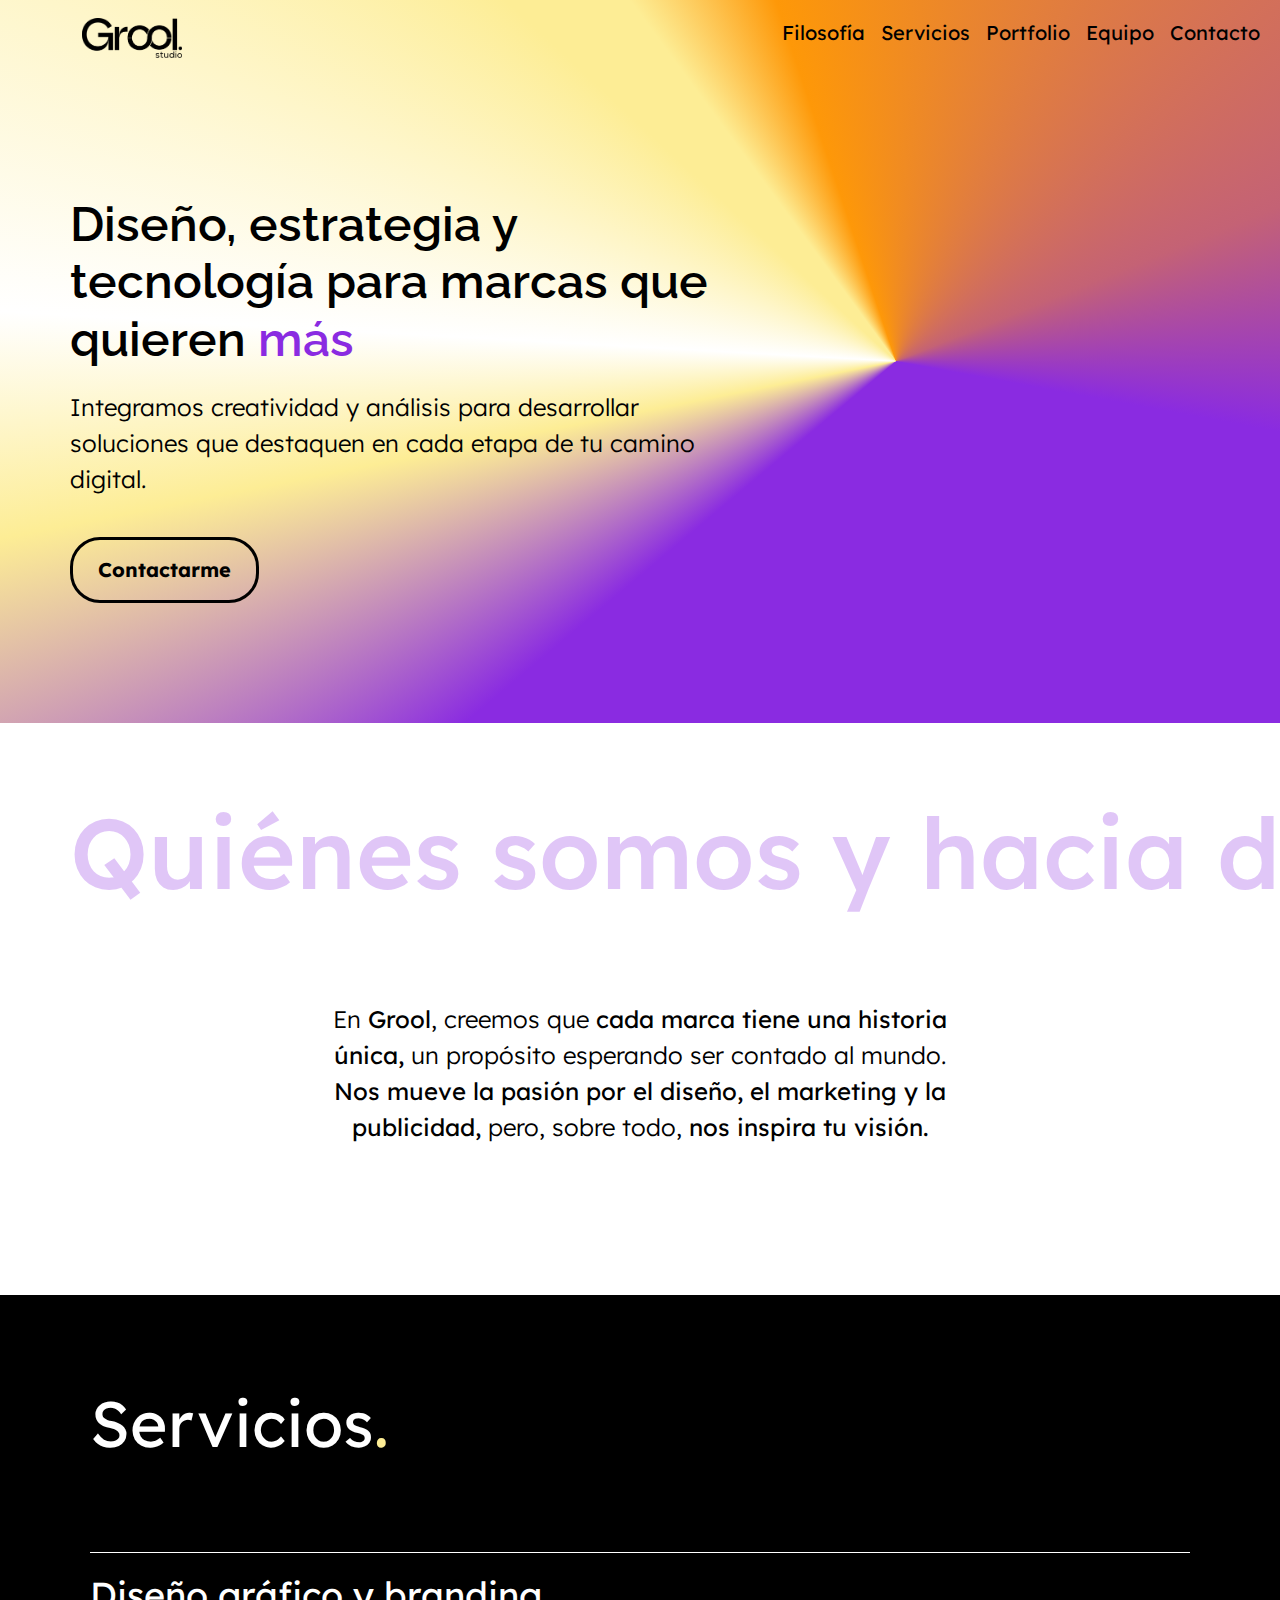
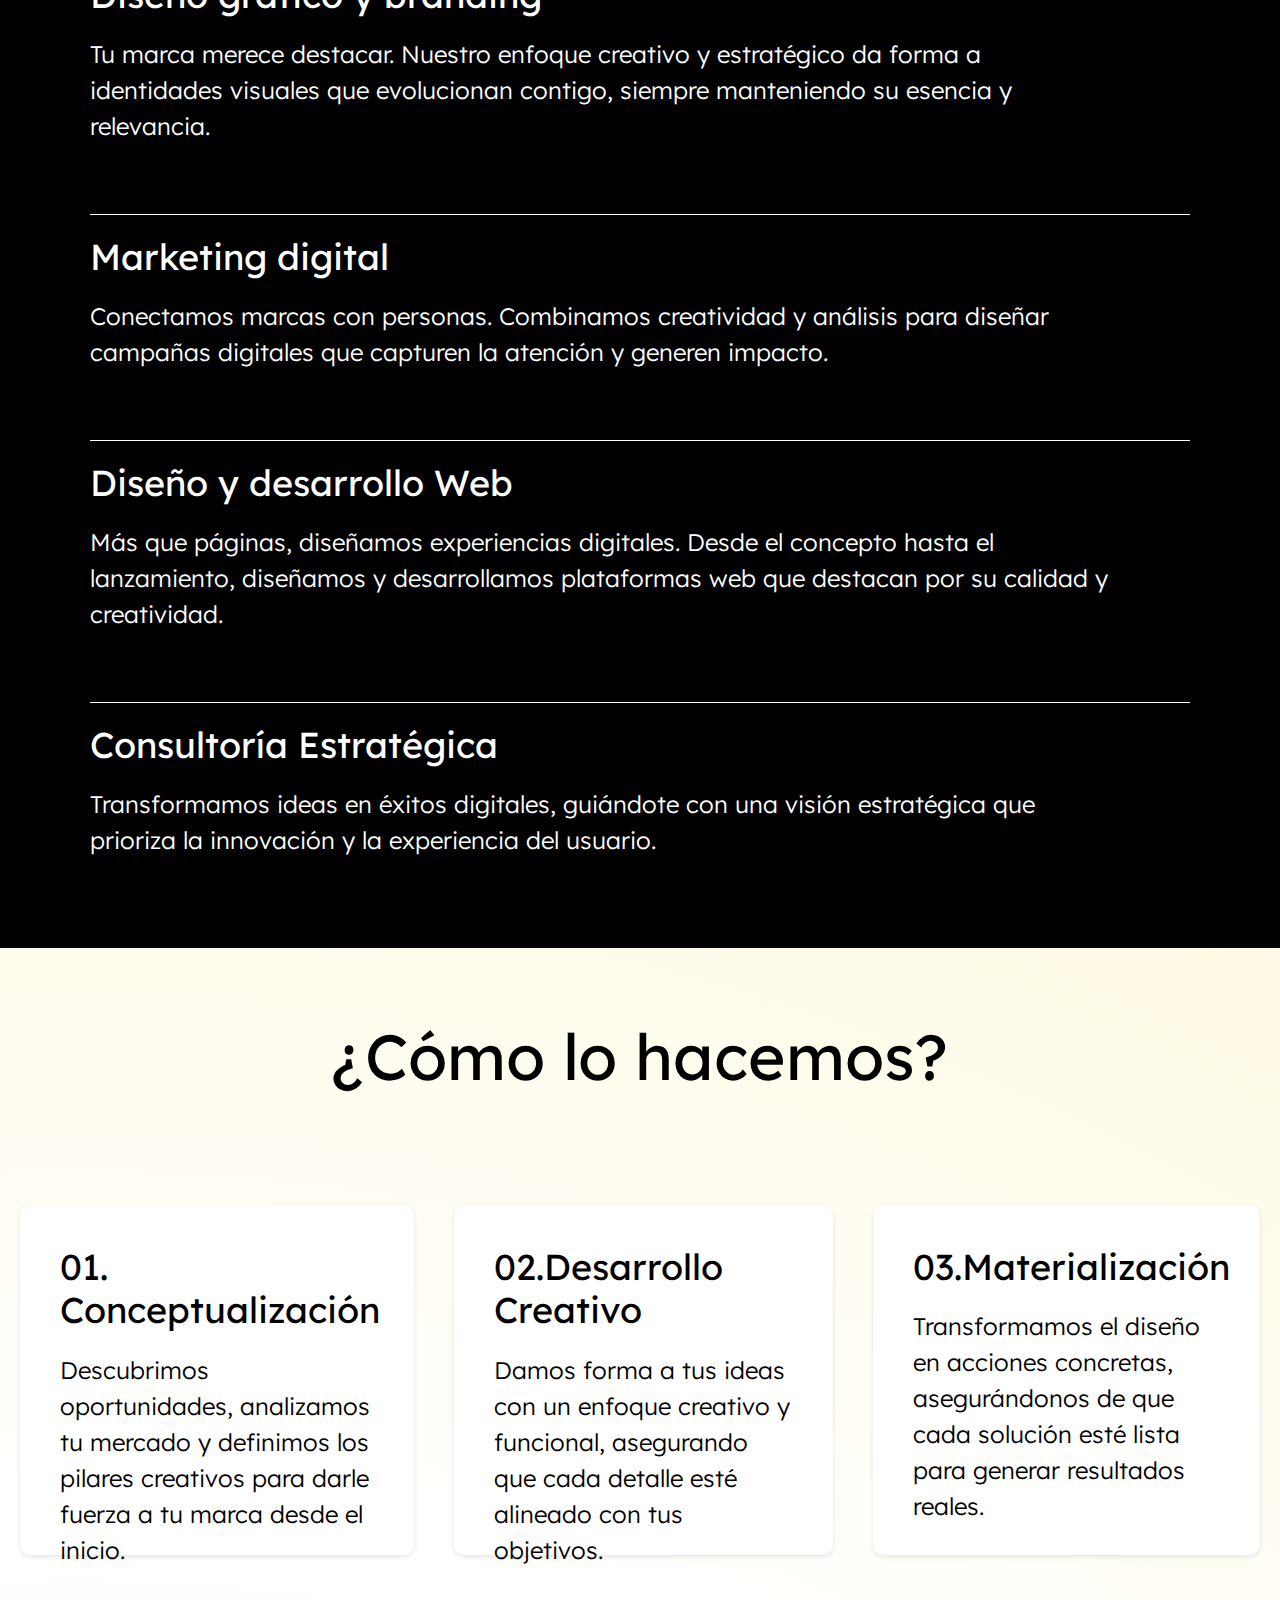
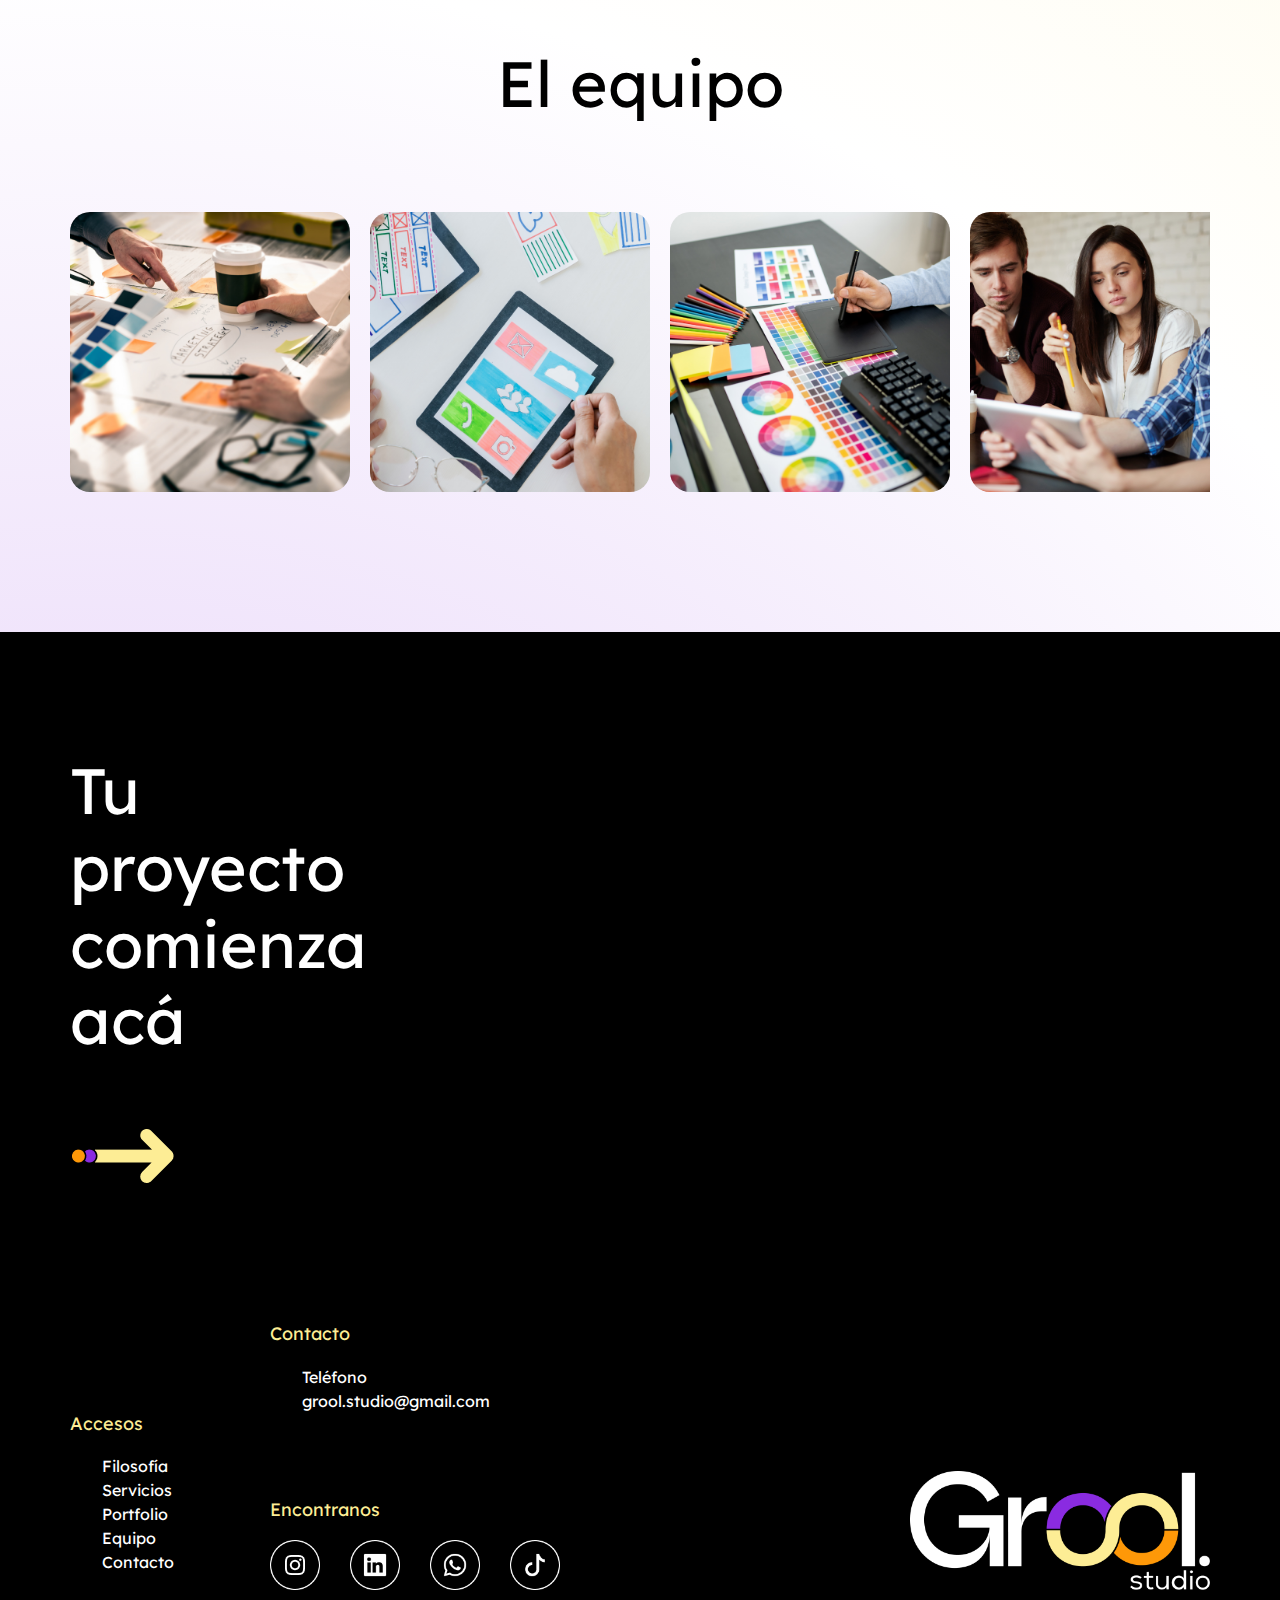
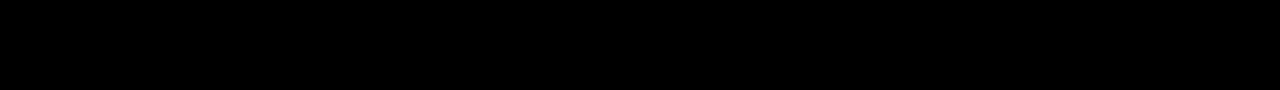
==== index.html @ 40e2a392 "Correccion3" ====
<!DOCTYPE html>
<html lang="es">
<head>
    <meta charset="UTF-8">
    <meta name="viewport" content="width=device-width, initial-scale=1.0">
    <!--bs y ccs propio-->
    <link href="https://cdn.jsdelivr.net/npm/bootstrap@5.3.3/dist/css/bootstrap.min.css" rel="stylesheet" integrity="sha384-QWTKZyjpPEjISv5WaRU9OFeRpok6YctnYmDr5pNlyT2bRjXh0JMhjY6hW+ALEwIH" crossorigin="anonymous">
    <link rel="stylesheet" href="css\style.css">
    <!--fonts-->
    <link rel="preconnect" href="https://fonts.googleapis.com">
    <link rel="preconnect" href="https://fonts.gstatic.com" crossorigin>
    <link href="https://fonts.googleapis.com/css2?family=Raleway:ital,wght@0,100..900;1,100..900&display=swap" rel="stylesheet">
    <link rel="preconnect" href="https://fonts.googleapis.com">
    <link rel="preconnect" href="https://fonts.gstatic.com" crossorigin>
    <link href="https://fonts.googleapis.com/css2?family=Lexend+Deca:wght@100..900&display=swap" rel="stylesheet">
    <title>Grool Studio</title>
</head>
<body>
  <header class="fondo-inicio">
    <!--Encabezado, bara de menú-->
    <nav class="navbar navbar-expand-lg" class="navbarpropio">
      <div class="container-fluid">
          <img src="imagenes/logogrool.png" alt="logo de grool studio">
      <button class="navbar-toggler" type="button" data-bs-toggle="collapse" data-bs-target="#navbarNav" aria-controls="navbarNav" aria-expanded="false" aria-label="Toggle navigation">
      <span class="navbar-toggler-icon"></span>
      </button>
      <div class="collapse navbar-collapse" id="navbarNav">
      <ul class="navbar-nav ms-auto">
          <li class="nav-item">
              <a class="nav-link text-black text-decoration-none" href="#seccion-filosofia">Filosofía</a>
          </li>
          <li class="nav-item">
          <a class="nav-link text-black text-decoration-none" href="/paginas/servicios.html">Servicios</a>
          </li>
          <li class="nav-item">
              <a class="nav-link text-black text-decoration-none" href="/paginas/portfolio.html">Portfolio</a>
          </li>
          <li class="nav-item">
            <a class="nav-link text-black text-decoration-none" href="/paginas/equipo.html">Equipo</a>
          </li>
          <li class="nav-item">
              <a class="nav-link text-black text-decoration-none" href="#seccion-final">Contacto</a>
          </li>
          </ul>
      </div>
      </div>
    </nav>
      <!--Sección principal-->
    <section>
      <h1>Diseño, estrategia y tecnología para marcas que quieren <span>más</span></h1>
      <p class="texto-inicio">Integramos creatividad y análisis para desarrollar soluciones que destaquen en cada etapa de tu camino digital.</p>
      <a href="#seccion-final" class="cta-button">Contactarme</a>
    </section>
  </header>
  <main>
  <!--Quienes somos-->
  <section id="seccion-filosofia">
    <h2 class="titulo-quienes-somos">Quiénes somos y hacia dónde vamos.</h2>
    <p class="descripcion-grool">En <strong>Grool</strong>, creemos que <strong>cada marca tiene una historia única,</strong> un propósito esperando ser contado al mundo. <strong>Nos mueve la pasión por el diseño, el marketing y la publicidad,</strong> pero, sobre todo, <strong>nos inspira tu visión.</strong></p>
  </section>
  <!--Servicios-->
  <section id="seccion-servicios">
    <h2 class="letra-blanca">Servicios<span>.</span></h2>
    <div>
      <h3 class="letra-blanca">Diseño gráfico y branding</h3>
      <p class="letra-blanca">Tu marca merece destacar. Nuestro enfoque creativo y estratégico da forma a identidades visuales que evolucionan contigo, siempre manteniendo su esencia y relevancia.</p>
    </div>
    <div>
      <h3 class="letra-blanca">Marketing digital</h3>
      <p class="letra-blanca">Conectamos marcas con personas. Combinamos creatividad y análisis para diseñar campañas digitales que capturen la atención y generen impacto.</p>
    </div>
    <div>
      <h3 class="letra-blanca">Diseño y desarrollo Web</h3>
      <p class="letra-blanca">Más que páginas, diseñamos experiencias digitales. Desde el concepto hasta el lanzamiento, diseñamos y desarrollamos plataformas web que destacan por su calidad y creatividad.</p>
    </div>
    <div>
      <h3 class="letra-blanca">Consultoría Estratégica</h3>
      <p class="letra-blanca">Transformamos ideas en éxitos digitales, guiándote con una visión estratégica que prioriza la innovación y la experiencia del usuario.</p>
    </div>
  </section>
  <section class="fondo-info">
    <!--Cómo lo hacemos?-->
    <section id="seccion-como">
      <h2 class="centrado">¿Cómo lo hacemos?</h2>
      <div  class="pasos">
        <div class="pasos-detalle">
          <h3>01. Conceptualización</h3>
          <p>Descubrimos oportunidades, analizamos tu mercado y definimos los pilares creativos para darle fuerza a tu marca desde el inicio.</p>
        </div>
        <div class="pasos-detalle">
          <h3>02.Desarrollo Creativo</h3>
          <p>Damos forma a tus ideas con un enfoque creativo y funcional, asegurando que cada detalle esté alineado con tus objetivos.</p>
        </div>
        <div class="pasos-detalle">
          <h3>03.Materialización</h3>
          <p>Transformamos el diseño en acciones concretas, asegurándonos de que cada solución esté lista para generar resultados reales.</p>
        </div>
      </div>
    </section>
    <!--El equipo-->
    <section id="seccion-equipo">
      <h2 class="centrado">El equipo</h2>
      <div  class="organizacion-equipo">
        <img src="/imagenes/imagenequipo-1.png" alt="imagen del equipo de grool">
        <img src="/imagenes/imagenequipo-2.png" alt="imagen del equipo de grool">
        <img src="/imagenes/imagenequipo-3.png" alt="imagen del equipo de grool">
        <img src="/imagenes/imagenequipo-4.png" alt="imagen del equipo de grool">
        <img src="/imagenes/imagenequipo-5.png" alt="imagen del equipo de grool">
      </div>
    </section>
  </section>
  <!--secciónn final (formulario + footer)-->
  <section id="seccion-final">
    <div>
      <h2  class="titulo-formulario">Tu proyecto comienza acá</h2>
      <img class="flecha" src="/imagenes/flechaformulario.png" alt="flecha">
    </div>
  </main>
    <!--formulario de contacto
    <div . class="formulario-completo">
      <form action="submite" method="post">
        <label for="nombre">Tu Nombre</label>
        <input class="formulario" textarea name="nombre" id="nombre"></textarea>
        <label for="email">E-mail</label>
        <input class="formulario" type="email" name="email" id="email">
        <label for="asunto">Asunto</label>
        <input class="formulario" type="text" name="asunto" id="asunto">
        <label for="consulta">Detallanos tu consulta</label>
        <textarea class="formulario-consulta" name="consulta" id="consulta"></textarea>
        <input class="cta-button" type="button" value="Contactarme">
      </form>
    </div>-->
    <!--pie de página-->
  <footer>
    <div class="enlaces-footer">
    <div class="footer-columna">
      <h2>Accesos</h2>
      <ul>
        <li><a href="#seccion-filosofia">Filosofía</a></li>
        <li><a href="/paginas/servicios.html">Servicios</a></li>
        <li><a href="/paginas/portfolio.html">Portfolio</a></li>
        <li><a href="/paginas/equipo.html">Equipo</a></li>
        <li><a href="#seccion-final">Contacto</a></li>
          </ul>
        </div>
          <div class="footer-columna">
            <div>
              <h2>Contacto</h2>
              <ul>
                <li><a href="">Teléfono</a></li>
                <li><a href="">grool.studio@gmail.com</a></li>
              </ul>
            </div>
            <div>
              <h2>Encontranos</h2>
              <ul class="redes-sociales">
                <li><a href="https://www.instagram.com/grool.studio" target="_blank">
                  <img src="/imagenes/icono-instagram.png" alt="instagram" class="iconos-redes">
                  </a></li>
                <li><a href="https://www.linkedin.com/company/groolstudio" target="_blank">
                  <img src="/imagenes/icono-linkedin.png" alt="linkedIn" class="iconos-redes">
                  </a></li>
                <li><a href="https://wa.me/1569381150" target="_blank">
                  <img src="/imagenes/icono-whatsapp.png" alt="whatsapp" class="iconos-redes">
                  </a></li>
                <li><a href="https://www.tiktok.com" target="_blank">
                  <img src="/imagenes/icono-tiktok.png" alt="tiktok" class="iconos-redes">
                </a></li>
              </ul>
              </div>
          </div>
          </div>
        <div>
          <img src="/imagenes/logoblanco.png" alt="logoblanco de grool" class="logo-blanco">
        </div>
      </div>
    </footer>
    <script src="https://cdn.jsdelivr.net/npm/bootstrap@5.3.3/dist/js/bootstrap.bundle.min.js" integrity="sha384-YvpcrYf0tY3lHB60NNkmXc5s9fDVZLESaAA55NDzOxhy9GkcIdslK1eN7N6jIeHz" crossorigin="anonymous"></script>
</section>
</body> 
</html>
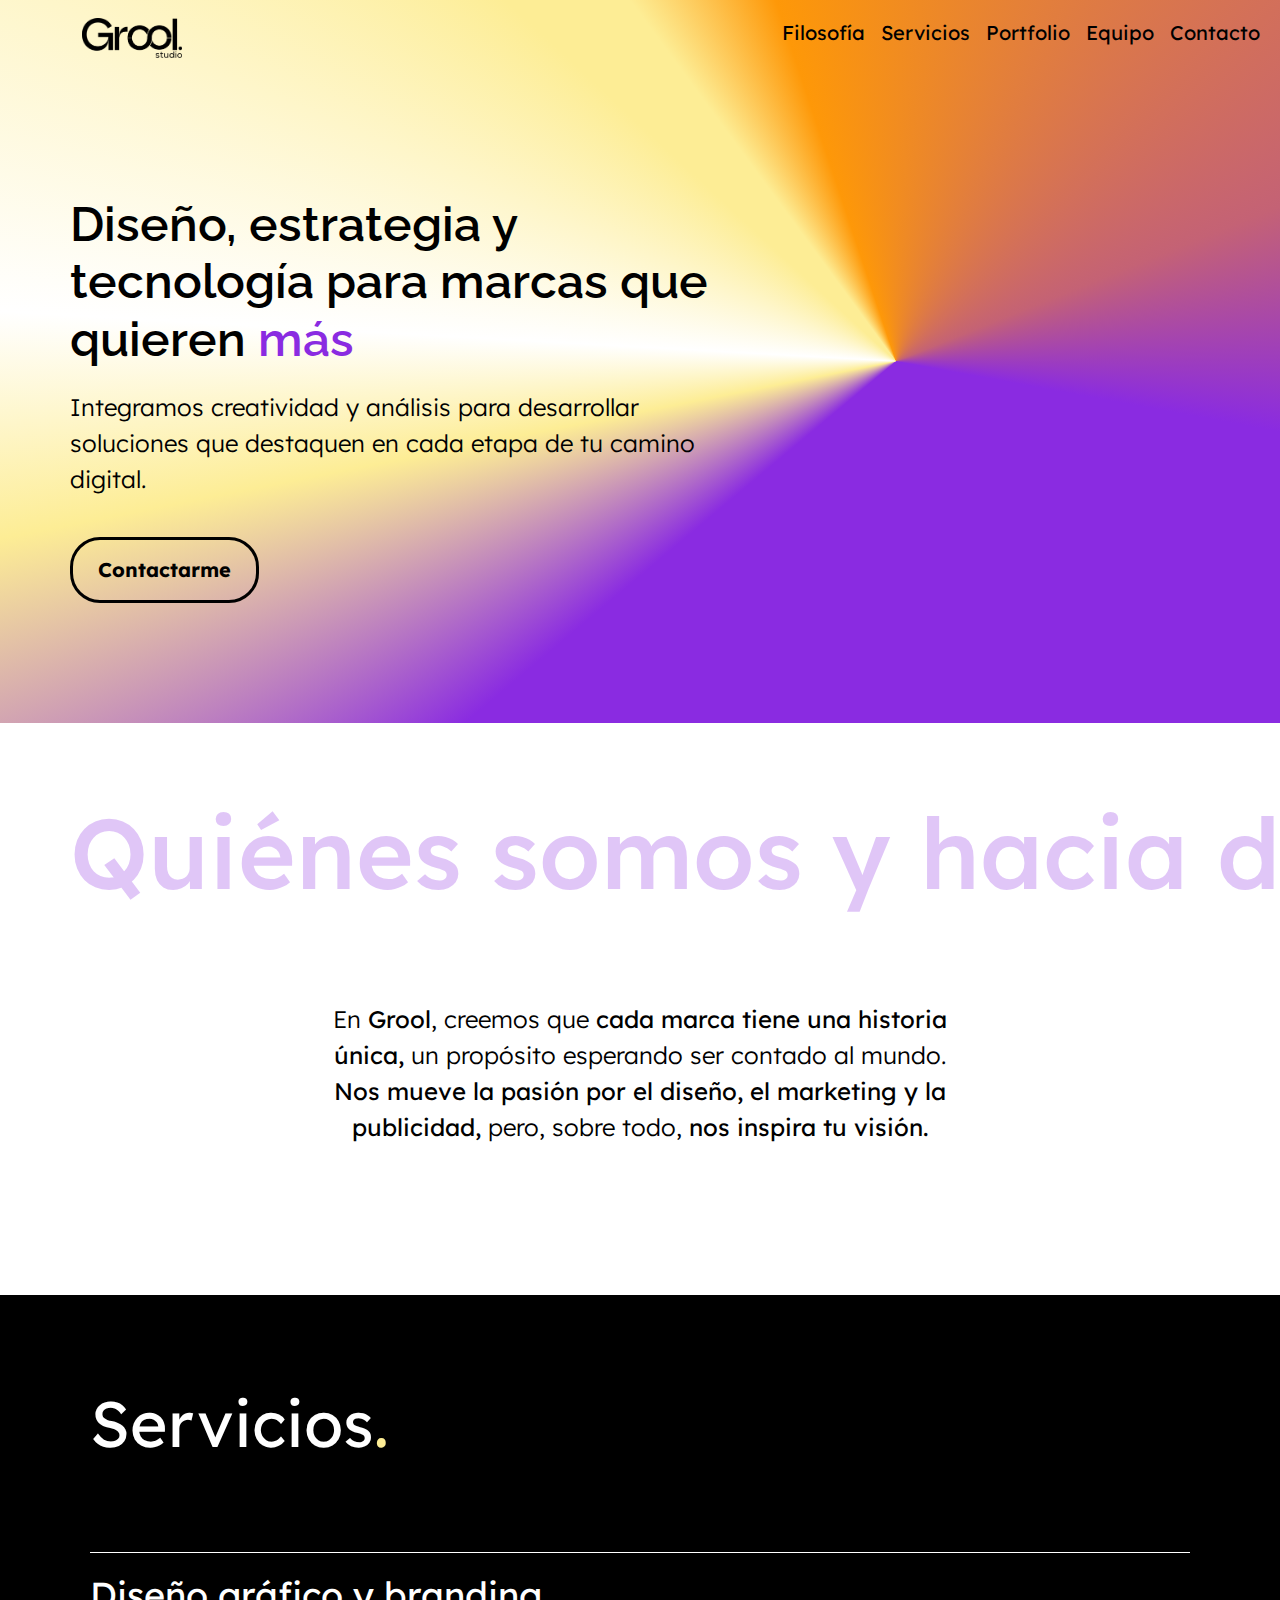
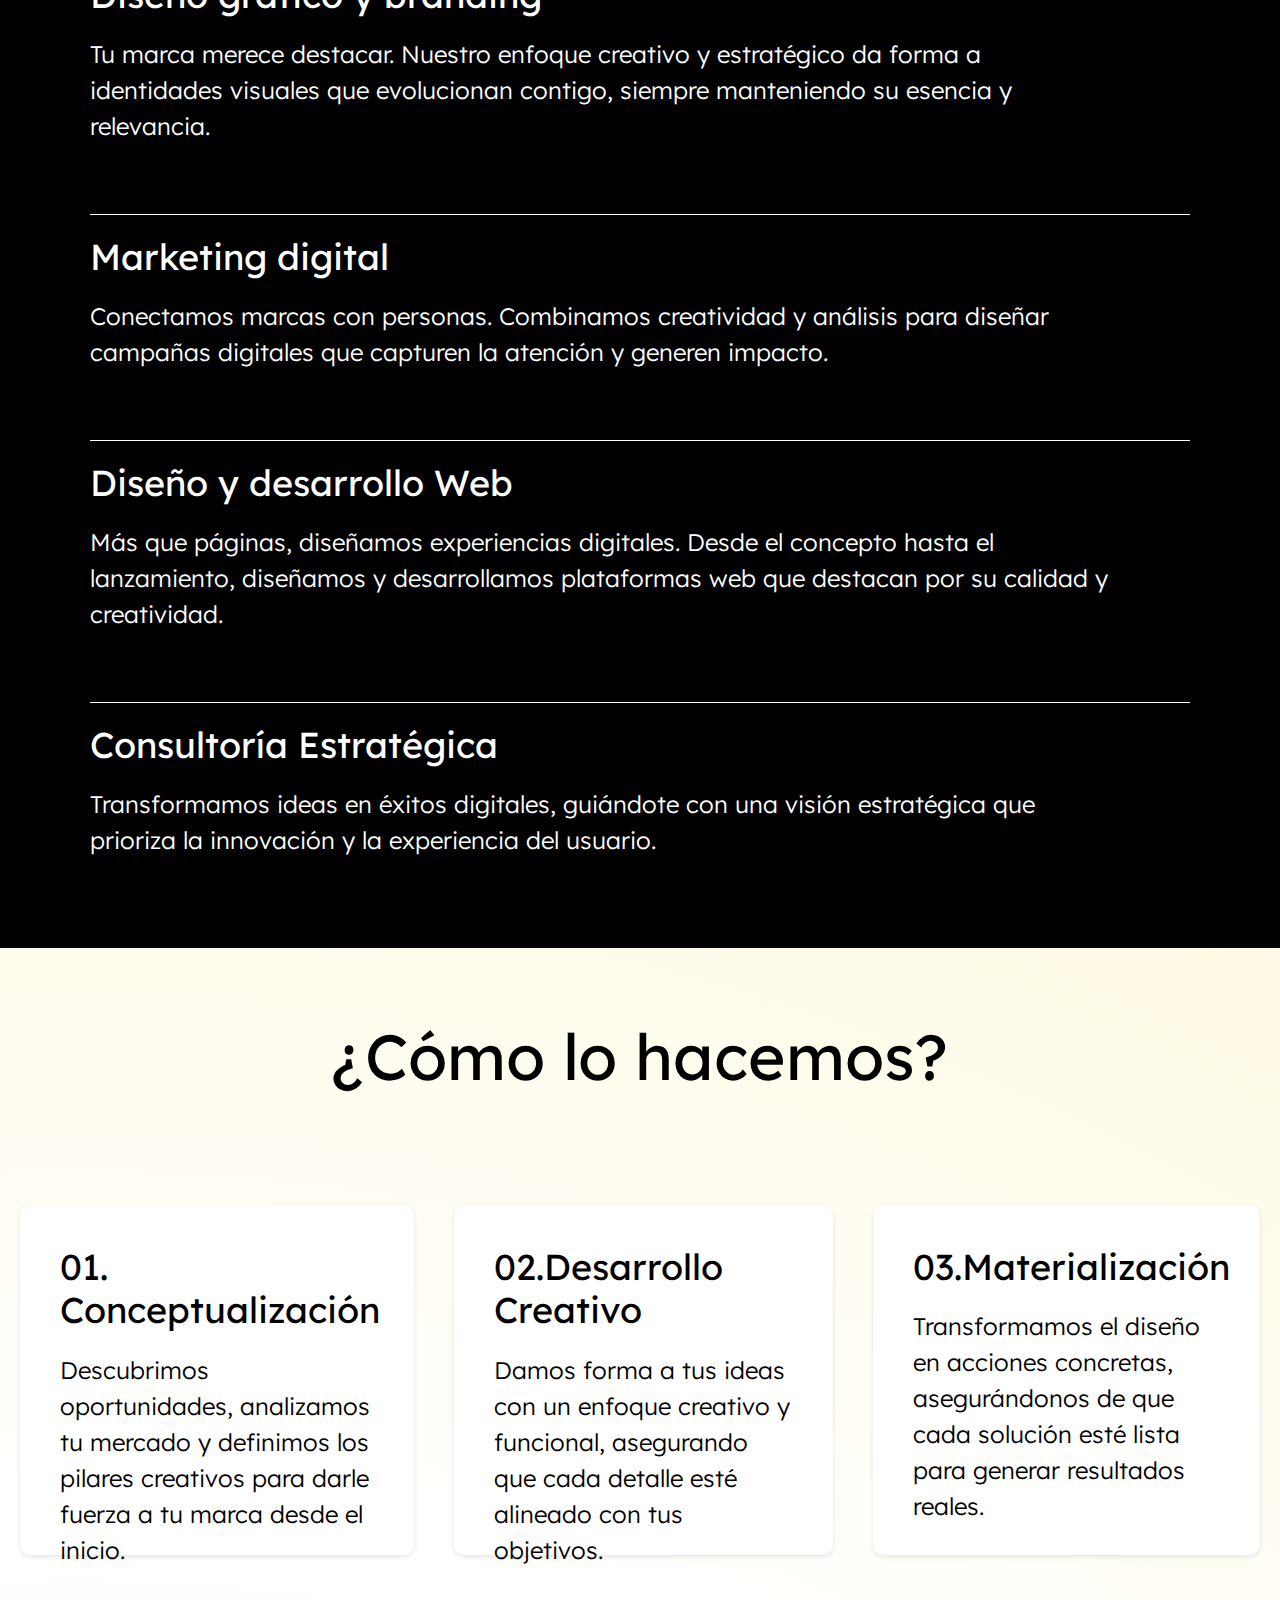
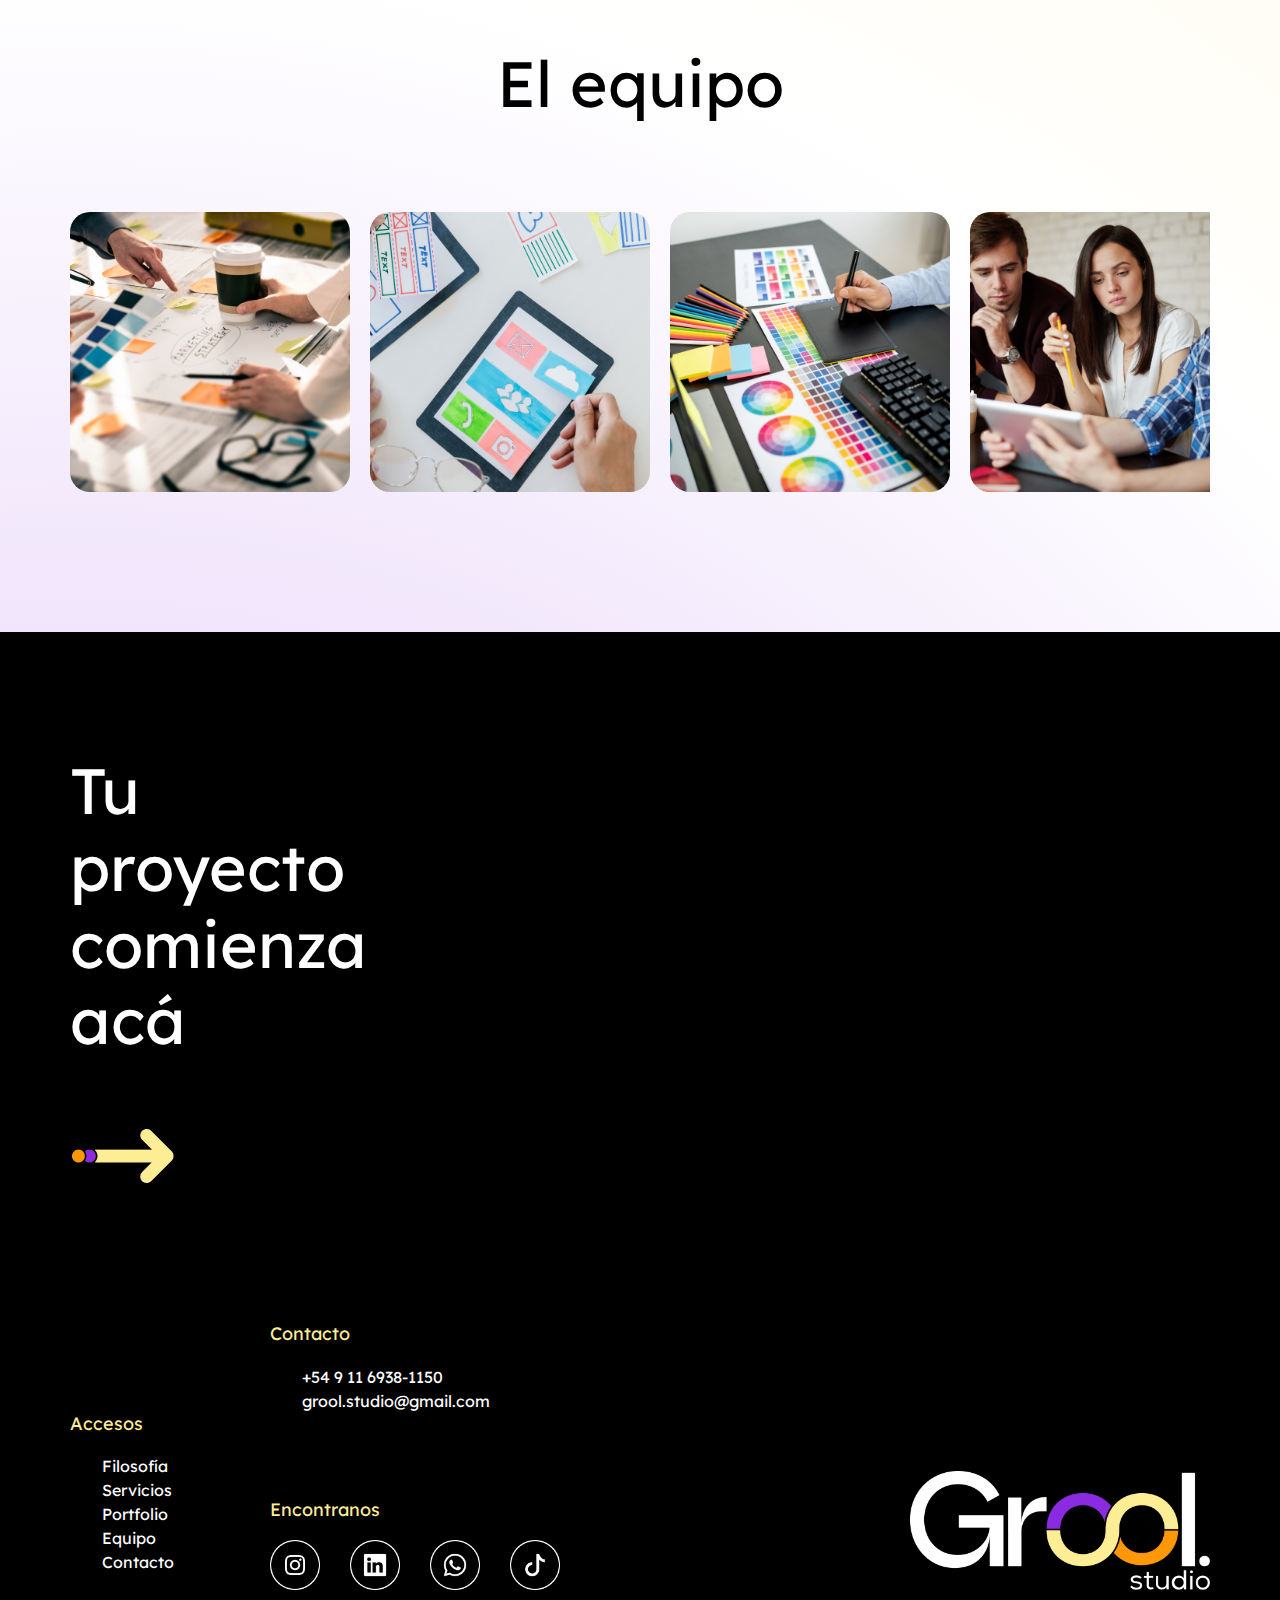
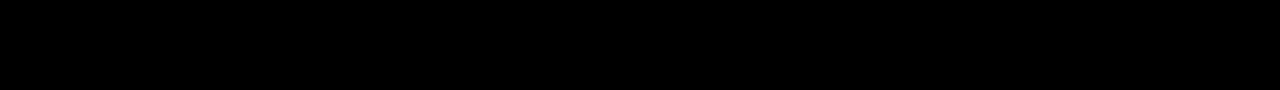
==== commit 608202f9: "Correccion4" ====
--- a/index.html
+++ b/index.html
@@ -147,7 +147,7 @@
             <div>
               <h2>Contacto</h2>
               <ul>
-                <li><a href="">Teléfono</a></li>
+                <li><a href="">+54 9 11 6938-1150</a></li>
                 <li><a href="">grool.studio@gmail.com</a></li>
               </ul>
             </div>
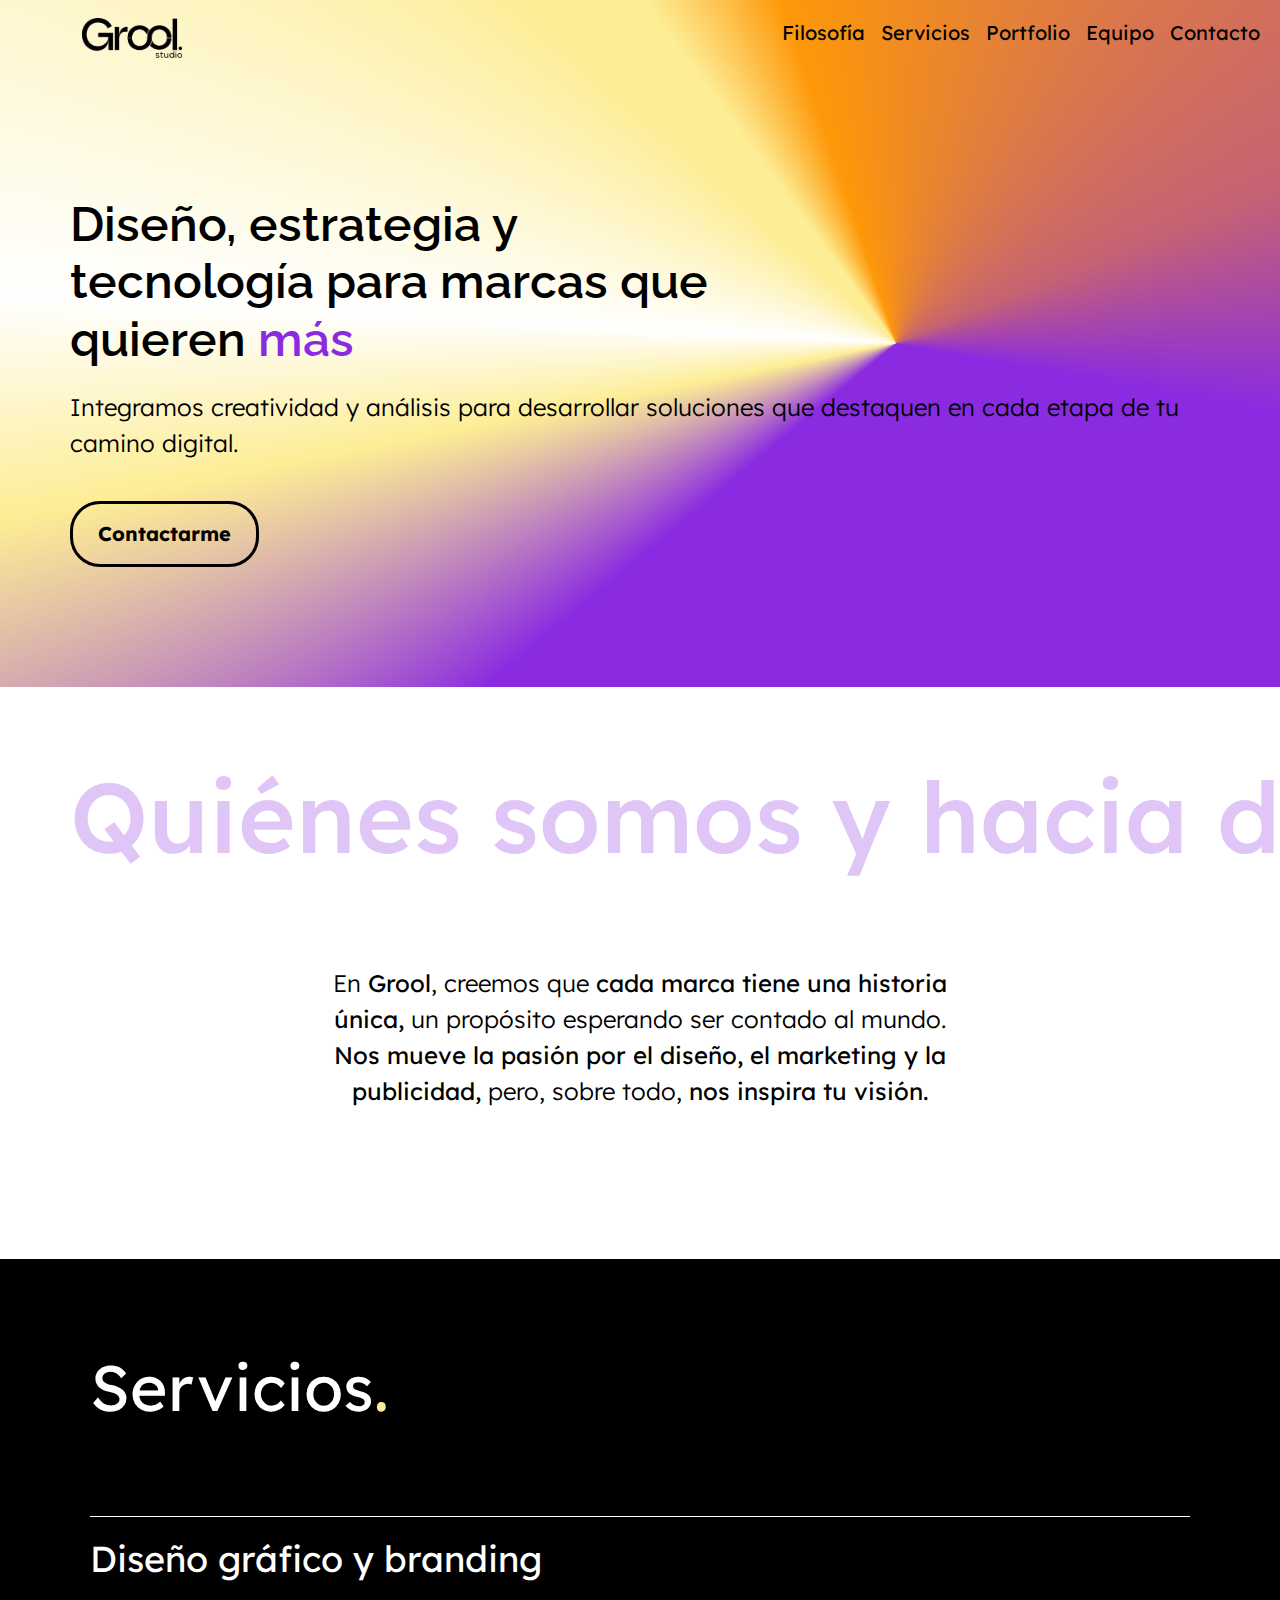
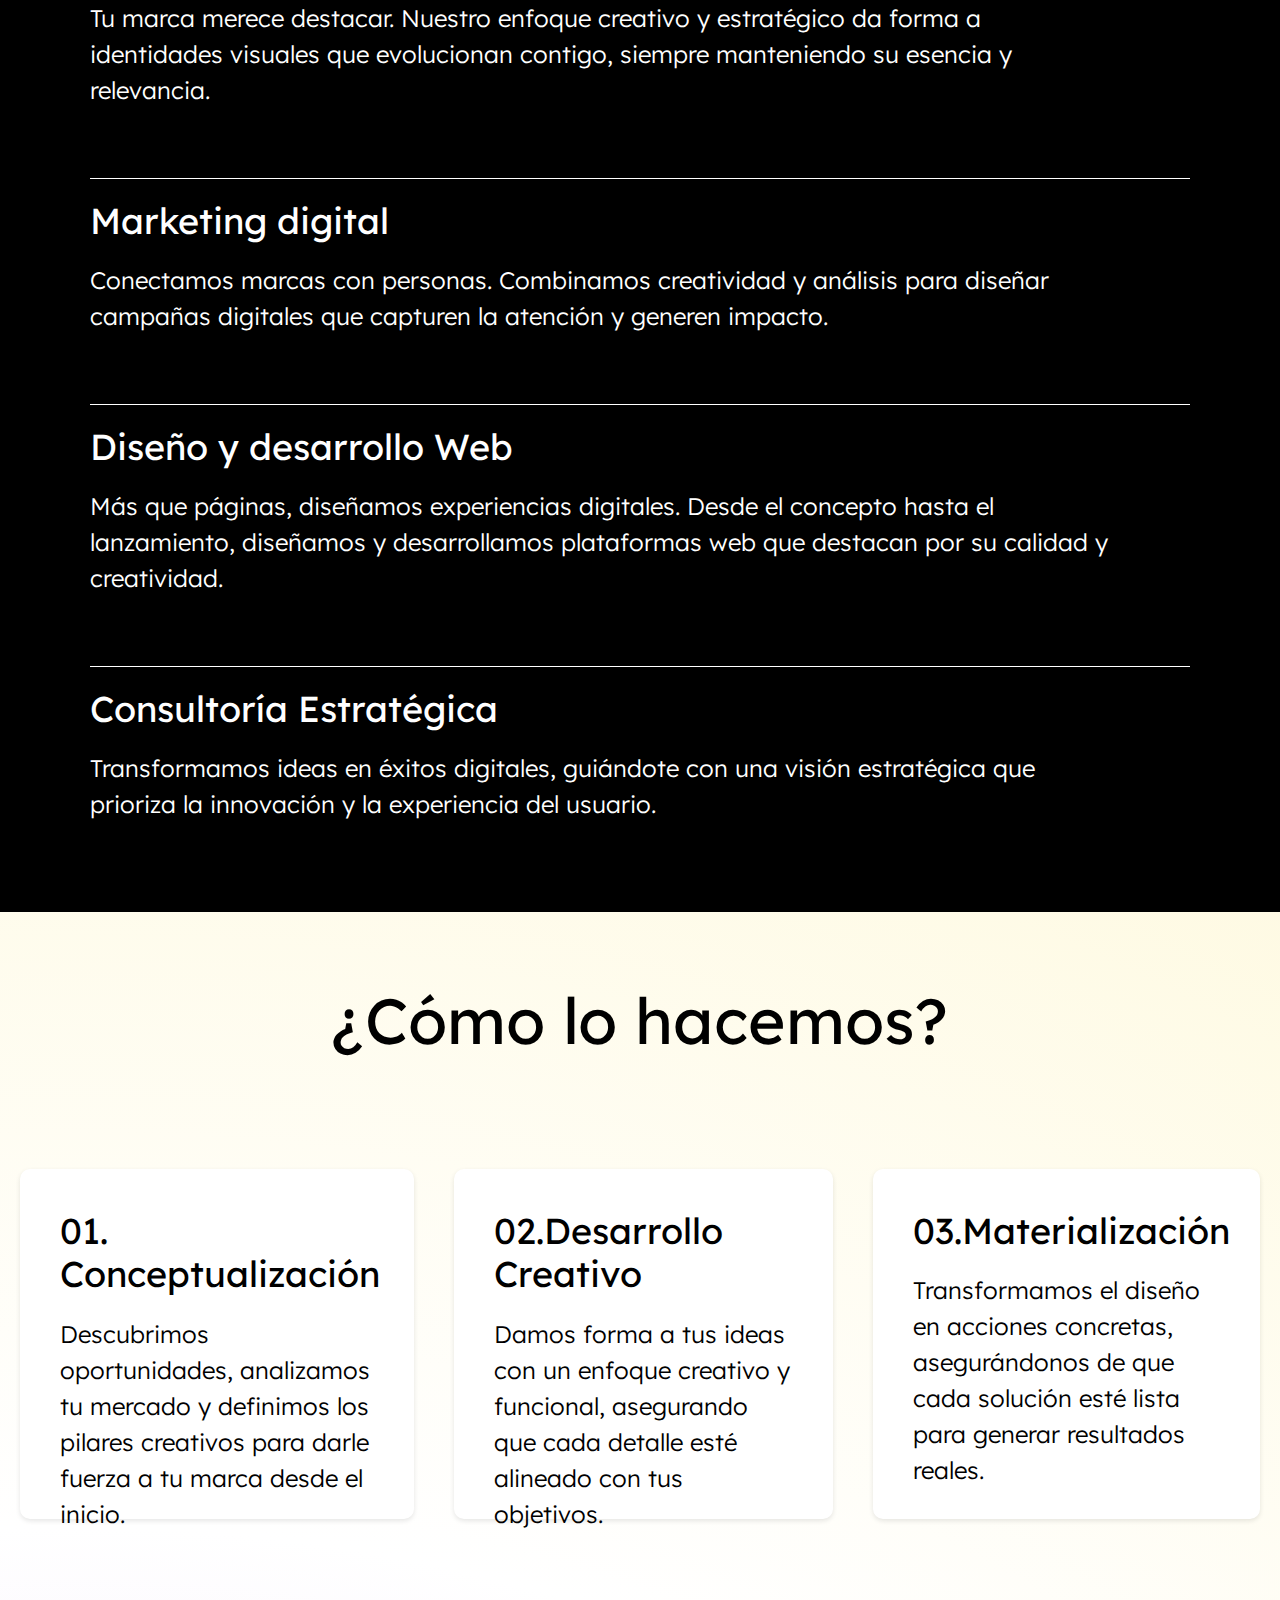
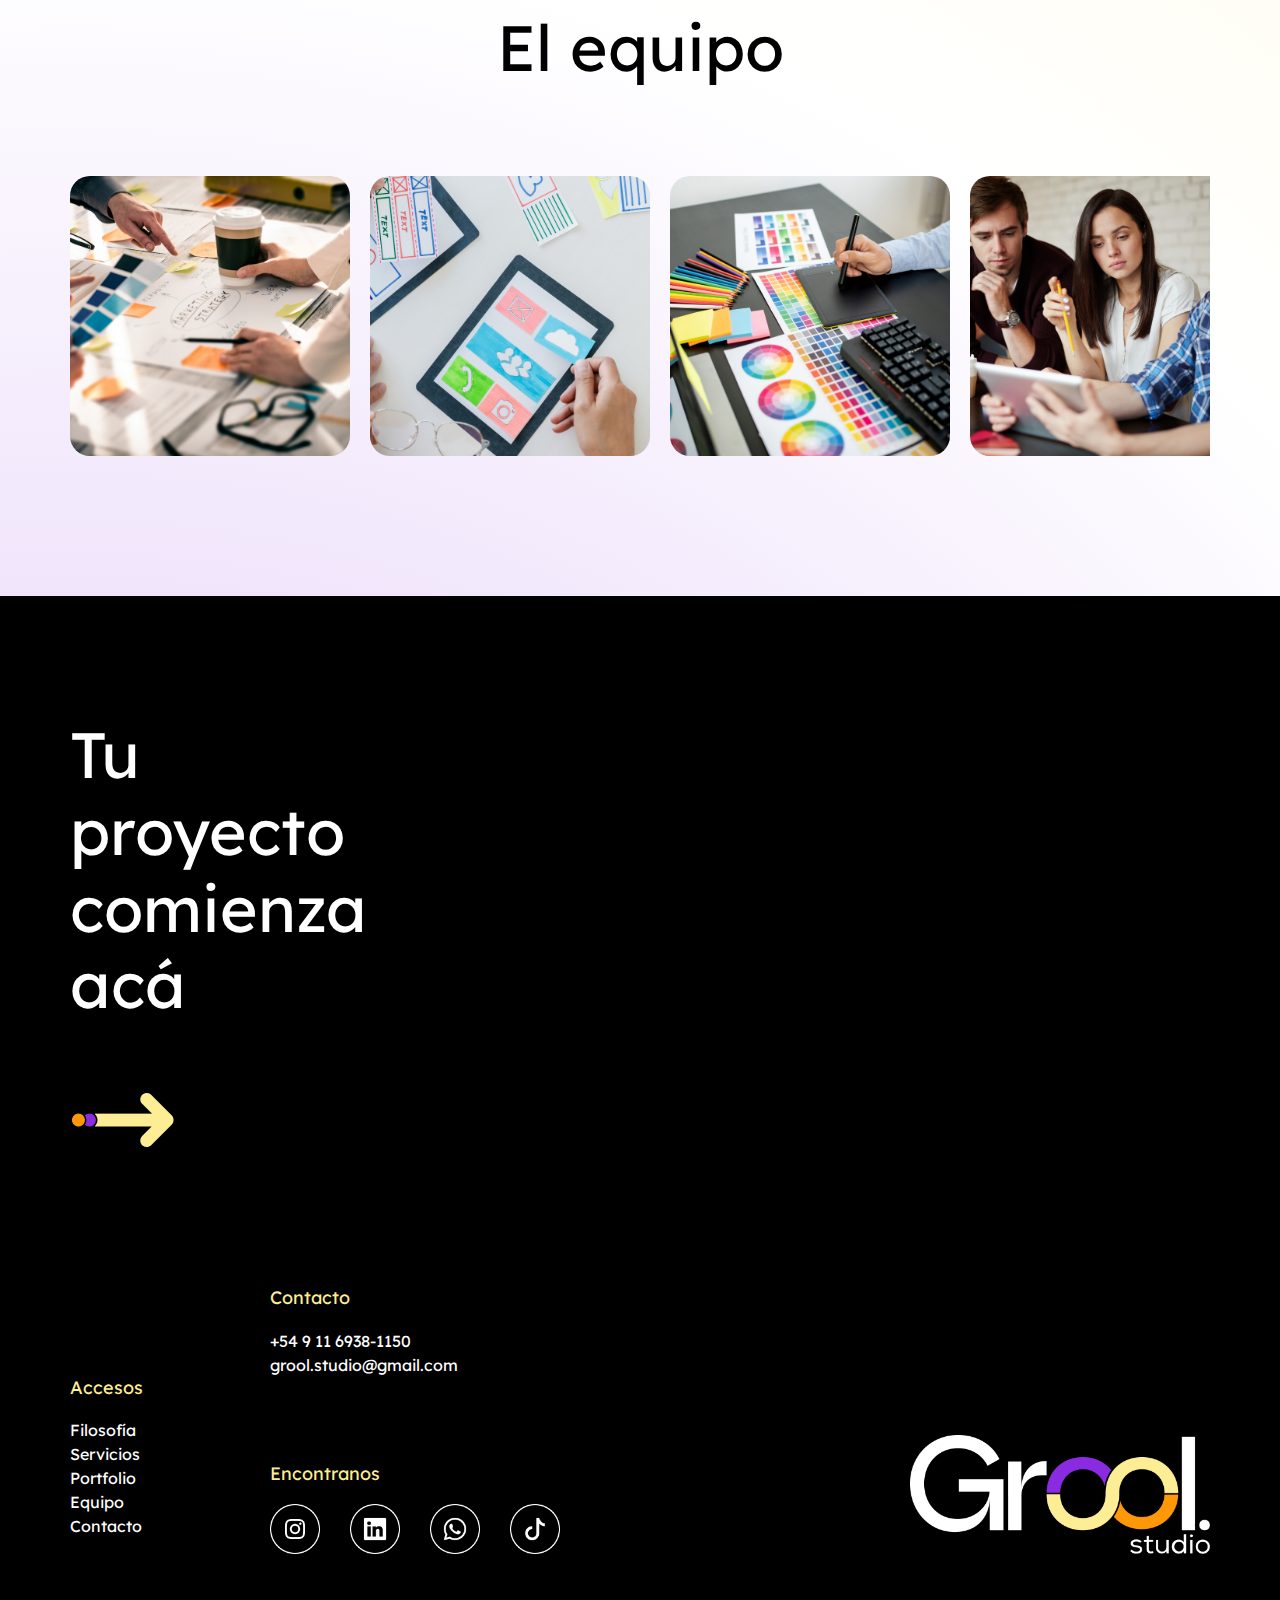
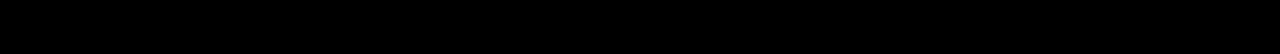
==== commit d6c4731d: "scss" ====
--- a/index.html
+++ b/index.html
@@ -5,7 +5,7 @@
     <meta name="viewport" content="width=device-width, initial-scale=1.0">
     <!--bs y ccs propio-->
     <link href="https://cdn.jsdelivr.net/npm/bootstrap@5.3.3/dist/css/bootstrap.min.css" rel="stylesheet" integrity="sha384-QWTKZyjpPEjISv5WaRU9OFeRpok6YctnYmDr5pNlyT2bRjXh0JMhjY6hW+ALEwIH" crossorigin="anonymous">
-    <link rel="stylesheet" href="css\style.css">
+    <link rel="stylesheet" href="css/estilo.css">
     <!--fonts-->
     <link rel="preconnect" href="https://fonts.googleapis.com">
     <link rel="preconnect" href="https://fonts.gstatic.com" crossorigin>
@@ -25,23 +25,23 @@
       <span class="navbar-toggler-icon"></span>
       </button>
       <div class="collapse navbar-collapse" id="navbarNav">
-      <ul class="navbar-nav ms-auto">
+        <ul class="navbar-nav ms-auto">
           <li class="nav-item">
               <a class="nav-link text-black text-decoration-none" href="#seccion-filosofia">Filosofía</a>
           </li>
           <li class="nav-item">
-          <a class="nav-link text-black text-decoration-none" href="/paginas/servicios.html">Servicios</a>
+          <a class="nav-link text-black text-decoration-none" href="paginas/servicios.html">Servicios</a>
           </li>
           <li class="nav-item">
-              <a class="nav-link text-black text-decoration-none" href="/paginas/portfolio.html">Portfolio</a>
+              <a class="nav-link text-black text-decoration-none" href="paginas/portfolio.html">Portfolio</a>
           </li>
           <li class="nav-item">
-            <a class="nav-link text-black text-decoration-none" href="/paginas/equipo.html">Equipo</a>
+            <a class="nav-link text-black text-decoration-none" href="paginas/equipo.html">Equipo</a>
           </li>
           <li class="nav-item">
               <a class="nav-link text-black text-decoration-none" href="#seccion-final">Contacto</a>
           </li>
-          </ul>
+        </ul>
       </div>
       </div>
     </nav>
@@ -101,11 +101,11 @@
     <section id="seccion-equipo">
       <h2 class="centrado">El equipo</h2>
       <div  class="organizacion-equipo">
-        <img src="/imagenes/imagenequipo-1.png" alt="imagen del equipo de grool">
-        <img src="/imagenes/imagenequipo-2.png" alt="imagen del equipo de grool">
-        <img src="/imagenes/imagenequipo-3.png" alt="imagen del equipo de grool">
-        <img src="/imagenes/imagenequipo-4.png" alt="imagen del equipo de grool">
-        <img src="/imagenes/imagenequipo-5.png" alt="imagen del equipo de grool">
+        <img src="imagenes/imagenequipo-1.png" alt="imagen del equipo de grool">
+        <img src="imagenes/imagenequipo-2.png" alt="imagen del equipo de grool">
+        <img src="imagenes/imagenequipo-3.png" alt="imagen del equipo de grool">
+        <img src="imagenes/imagenequipo-4.png" alt="imagen del equipo de grool">
+        <img src="imagenes/imagenequipo-5.png" alt="imagen del equipo de grool">
       </div>
     </section>
   </section>
@@ -113,7 +113,7 @@
   <section id="seccion-final">
     <div>
       <h2  class="titulo-formulario">Tu proyecto comienza acá</h2>
-      <img class="flecha" src="/imagenes/flechaformulario.png" alt="flecha">
+      <img class="flecha" src="imagenes/flechaformulario.png" alt="flecha">
     </div>
   </main>
     <!--formulario de contacto
@@ -131,15 +131,15 @@
       </form>
     </div>-->
     <!--pie de página-->
-  <footer>
+  <footer class="footer">
     <div class="enlaces-footer">
     <div class="footer-columna">
       <h2>Accesos</h2>
       <ul>
         <li><a href="#seccion-filosofia">Filosofía</a></li>
-        <li><a href="/paginas/servicios.html">Servicios</a></li>
-        <li><a href="/paginas/portfolio.html">Portfolio</a></li>
-        <li><a href="/paginas/equipo.html">Equipo</a></li>
+        <li><a href="paginas/servicios.html">Servicios</a></li>
+        <li><a href="paginas/portfolio.html">Portfolio</a></li>
+        <li><a href="paginas/equipo.html">Equipo</a></li>
         <li><a href="#seccion-final">Contacto</a></li>
           </ul>
         </div>
@@ -155,23 +155,23 @@
               <h2>Encontranos</h2>
               <ul class="redes-sociales">
                 <li><a href="https://www.instagram.com/grool.studio" target="_blank">
-                  <img src="/imagenes/icono-instagram.png" alt="instagram" class="iconos-redes">
+                  <img src="imagenes/icono-instagram.png" alt="instagram" class="iconos-redes">
                   </a></li>
                 <li><a href="https://www.linkedin.com/company/groolstudio" target="_blank">
-                  <img src="/imagenes/icono-linkedin.png" alt="linkedIn" class="iconos-redes">
+                  <img src="imagenes/icono-linkedin.png" alt="linkedIn" class="iconos-redes">
                   </a></li>
                 <li><a href="https://wa.me/1569381150" target="_blank">
-                  <img src="/imagenes/icono-whatsapp.png" alt="whatsapp" class="iconos-redes">
+                  <img src="imagenes/icono-whatsapp.png" alt="whatsapp" class="iconos-redes">
                   </a></li>
                 <li><a href="https://www.tiktok.com" target="_blank">
-                  <img src="/imagenes/icono-tiktok.png" alt="tiktok" class="iconos-redes">
+                  <img src="imagenes/icono-tiktok.png" alt="tiktok" class="iconos-redes">
                 </a></li>
               </ul>
               </div>
           </div>
           </div>
         <div>
-          <img src="/imagenes/logoblanco.png" alt="logoblanco de grool" class="logo-blanco">
+          <img src="imagenes/logoblanco.png" alt="logoblanco de grool" class="logo-blanco">
         </div>
       </div>
     </footer>
--- a/css/estilo.css
+++ b/css/estilo.css
@@ -0,0 +1,695 @@
+@charset "UTF-8";
+body h1 {
+  color: black;
+  font-size: 48px;
+  font: medium;
+  font-family: "Raleway", serif;
+  margin: 70px;
+  margin-top: 130px;
+  margin-bottom: 20px;
+  width: 50%;
+  font-weight: 600;
+}
+body p {
+  color: black;
+  font-size: 24px;
+  font-weight: 300;
+  font-family: "Lexend Deca", serif;
+  margin: 70px;
+  margin-bottom: 20px;
+  margin-top: 20px;
+}
+body h2 {
+  color: black;
+  font-size: 64px;
+  font-weight: 400;
+  font-family: "Lexend Deca", serif;
+  margin: 70px;
+  padding-top: 70px;
+  padding-bottom: 20px;
+  margin-top: 0px;
+}
+body h3 {
+  color: black;
+  font-size: 36px;
+  font-weight: 400;
+  font-family: "Lexend Deca", serif;
+  margin: 70px;
+  margin-top: 20px;
+  margin-bottom: 20px;
+}
+body .letra-blanca {
+  color: #ffffff;
+}
+
+.centrado {
+  text-align: center;
+}
+
+@media (max-width: 768px) {
+  body h1 {
+    font-size: 30px;
+    margin: 24px;
+  }
+  body h2 {
+    font-size: 36px;
+    margin-left: 24px;
+    margin-right: 24px;
+  }
+  body h3 {
+    font-size: 24px;
+    margin: 24px;
+  }
+  body p {
+    font-size: 18px; /* Tamaño de fuente para pantallas más pequeñas */
+    margin: 24px;
+  }
+}
+header {
+  font-size: 20px;
+  color: black;
+  font-family: "Lexend Deca", serif;
+  background: conic-gradient(from 320deg, #FDED95 1%, #fe9808 6%, #c46275 30%, #8a2be1 39%, #8a2be1 75%, #FDED95 83%, #ffffff 87%, #FDED95 98%);
+  background-position: 30% 50%; /* centro del gradiente hacia la derecha (60% en X, 50% en Y) */
+  background-size: 200% 200%; /* tamaño del efecto*/
+}
+header .navbarpropio ul {
+  margin-right: 70px;
+}
+header img {
+  width: 100px; /* Define el ancho deseado */
+  height: auto; /* Mantiene la proporción original de la imagen */
+  margin-left: 70px;
+  margin-top: 10px;
+}
+header .nav-links {
+  margin-top: 15px;
+  list-style: none;
+  display: flex;
+  gap: 25px;
+  margin-right: 70px;
+}
+header .nav-links a {
+  text-decoration: none;
+  font-weight: normal;
+  color: black;
+}
+header span {
+  color: #8a2be1;
+}
+header .cta-button {
+  display: inline-block;
+  padding: 15px 25px;
+  color: black;
+  border: black, solid;
+  border-radius: 30px;
+  text-decoration: none;
+  font-weight: bold;
+  margin: 70px;
+  margin-top: 20px;
+  margin-bottom: 120px;
+  font-size: 20px;
+  font-family: "Lexend Deca", serif;
+}
+header .cta-button:hover {
+  background-color: #8a2be1;
+  color: white;
+  border: #8a2be1, solid;
+}
+header .cta-button:active {
+  background-color: #8a2be1;
+  color: white;
+  border: #8a2be1, solid;
+}
+
+.fondo-inicio {
+  background: conic-gradient(from 320deg, #FDED95 1%, #fe9808 6%, #c46275 30%, #8a2be1 39%, #8a2be1 75%, #FDED95 83%, #ffffff 87%, #FDED95 98%);
+  background-position: 30% 50%; /* centro del gradiente hacia la derecha (60% en X, 50% en Y) */
+  background-size: 200% 200%; /* tamaño del efecto*/
+}
+
+@media (max-width: 500px) {
+  header .cta-button {
+    margin: 24px;
+    margin-bottom: 120px;
+  }
+  header h1 {
+    width: 80%;
+    margin: 24px;
+    font-size: 30px;
+  }
+  header img {
+    margin: 24px;
+  }
+  header .texto-inicio {
+    width: 80%;
+    margin: 24px;
+  }
+  .fondo-inicio {
+    background: conic-gradient(from 340deg, #FDED95 1%, #fe9808 18%, #c46275 25%, #8a2be1 33%, #8a2be1 50%, #FDED95 68%, #ffffff 92%, #FDED95 99%);
+  }
+}
+#seccion-filosofia .titulo-quienes-somos {
+  color: rgba(137, 43, 225, 0.2666666667);
+  font-weight: 500;
+  font-size: 98.6px;
+  white-space: nowrap; /* Evita que el texto pase a la siguiente línea */
+  overflow: hidden; /* Oculta el texto que excede el ancho */
+  margin-right: 0px;
+}
+#seccion-filosofia .descripcion-grool {
+  width: 50%;
+  margin: 0 auto;
+  text-align: center;
+  margin-bottom: 150px;
+  line-height: 150%;
+  margin-top: 70px;
+}
+
+@media (max-width: 500px) {
+  #seccion-filosofia .titulo-quienes-somos {
+    margin-left: 24px;
+  }
+  #seccion-filosofia .descripcion-grool {
+    width: 75%;
+  }
+}
+/* Estilos seccion servicios */
+#seccion-servicios {
+  background-color: black;
+  padding: 20px 20px;
+}
+#seccion-servicios span {
+  color: #FDED95;
+}
+#seccion-servicios div {
+  border-top: 1.5px solid white; /* Línea superior */
+  margin: 70px;
+}
+#seccion-servicios div h3 { /* elimimina margen general (p) para trabajar div */
+  margin-left: 0px;
+}
+#seccion-servicios div p { /* elimimina margen general (p) para trabajar div*/
+  margin-left: 0px;
+}
+
+@media (max-width: 768px) {
+  h2 {
+    font-size: 30px;
+    margin: 24px;
+  }
+  #seccion-servicios div {
+    margin: 24px;
+  }
+}
+@media (max-width: 768px) {
+  .pasos {
+    overflow-x: auto;
+    justify-content: flex-start; /* Centra las imágenes horizontalmente */
+  }
+}
+.fondo-info {
+  background: radial-gradient(circle at 3% 90%, #ffffff, rgba(137, 43, 225, 0.1568627451), #ffffff, rgba(253, 237, 149, 0.2431372549), rgba(254, 151, 8, 0.1764705882));
+  margin: 0px;
+  background-size: 200% 200%; /* tamaño del efecto*/
+  padding-bottom: 140px;
+}
+.fondo-info .pasos {
+  display: flex;
+  justify-content: center;
+  align-items: center;
+  white-space: nowrap;
+}
+.fondo-info .pasos .pasos-detalle {
+  min-width: 300px;
+  max-width: 420px;
+  height: 350px;
+  background: #fff;
+  padding: 20px;
+  margin: 20px;
+  border-radius: 10px;
+  box-shadow: 0 2px 5px rgba(0, 0, 0, 0.1);
+}
+.fondo-info .pasos .pasos-detalle p {
+  overflow: hidden; /* Oculta contenido desbordado */
+  text-overflow: ellipsis; /* Agrega "..." si el texto es muy largo */
+  white-space: wrap; /* Evita que el texto se divida en varias líneas */
+  max-lines: 6;
+  margin: 20px;
+}
+.fondo-info .pasos .pasos-detalle h3 {
+  margin: 20px;
+  white-space: wrap; /* Evita que el texto se divida en varias líneas */
+}
+.fondo-info #seccion-equipo {
+  margin: 70px;
+  margin-top: 0px;
+  margin-bottom: 0px;
+}
+.fondo-info #seccion-equipo .organizacion-equipo {
+  display: flex; /* Activa flexbox */
+  justify-content: flex-start; /* Centra las imágenes horizontalmente */
+  align-items: center; /* Alinea las imágenes verticalmente */
+  overflow-x: auto; /* Permite desplazamiento horizontal */
+  white-space: nowrap; /* Evita que las imágenes pasen a una nueva línea */
+}
+.fondo-info #seccion-equipo .organizacion-equipo img {
+  width: 280px;
+  height: auto;
+  border-radius: 20px;
+  margin-right: 20px;
+}
+
+@media (max-width: 768px) {
+  .pasos {
+    overflow-x: auto;
+    justify-content: flex-start; /* Centra las imágenes horizontalmente */
+  }
+  #seccion-equipo {
+    margin-left: 24px;
+    margin-right: 24px;
+  }
+}
+#seccion-final {
+  background-color: black;
+  color: #ffffff;
+  margin: 0px;
+}
+#seccion-final .titulo-formulario {
+  width: 25%;
+  color: #ffffff;
+  padding-top: 120px;
+  padding-bottom: 0px;
+}
+#seccion-final .flecha {
+  margin: 70px;
+  margin-top: 0px;
+}
+#seccion-final .formulario-completo .formulario {
+  color: #ffffff;
+  border: #ffffff, solid;
+  background-color: rgba(137, 43, 225, 0);
+  border-radius: 30px;
+  font-size: 20px;
+  font-family: "Lexend Deca", serif;
+  margin-top: 20px;
+  margin-bottom: 20px;
+  height: 48px;
+  border-width: 2px;
+}
+#seccion-final .formulario-completo .formulario-consulta {
+  color: #ffffff;
+  border: #ffffff, solid;
+  background-color: rgba(137, 43, 225, 0);
+  border-radius: 30px;
+  font-size: 20px;
+  font-family: "Lexend Deca", serif;
+  margin-top: 20px;
+  margin-bottom: 20px;
+  border-width: 2px;
+  height: 158px;
+}
+#seccion-final .formulario-completo label {
+  display: block;
+  color: #ffffff;
+  font-size: 15px;
+  font-family: "Lexend Deca", serif;
+}
+#seccion-final .formulario-completo .cta-button {
+  color: #ffffff;
+  border: #ffffff, solid;
+  background-color: rgba(137, 43, 225, 0);
+}
+
+.footer {
+  background-color: black;
+  background-image: url("../imagenes/difuminado.png");
+  font-family: "Lexend Deca", serif;
+  display: flex; /* Activa flexbox */
+  justify-content: space-between; /* Coloca el texto a la izquierda y el logo a la derecha */
+  align-items: end;
+  padding-bottom: 100px; /* Espaciado interno del footer */
+  padding-left: 70px;
+  padding-right: 70px;
+  flex-wrap: wrap;
+}
+.footer .enlaces-footer {
+  display: flex;
+  justify-content: flex-start;
+  flex-wrap: wrap;
+  margin: 0px;
+  padding: 0px;
+  align-items: flex-end;
+}
+.footer .enlaces-footer h2 {
+  color: #FDED95;
+  font-size: 18px;
+  font: normal;
+  margin: 0px;
+  text-align: left;
+}
+.footer .enlaces-footer ul {
+  list-style: none;
+  padding-left: 0px;
+}
+.footer .enlaces-footer ul a {
+  font-weight: normal;
+  text-decoration: none;
+  color: #fff;
+}
+.footer .enlaces-footer .footer-columna {
+  min-width: 200px;
+  justify-content: flex-start;
+  margin: 0px;
+}
+.footer .enlaces-footer .footer-columna .redes-sociales {
+  display: flex;
+  justify-content: flex-start;
+  gap: 30px;
+  margin: 0px;
+  padding: 0px;
+}
+.footer .enlaces-footer .footer-columna .redes-sociales .iconos-redes {
+  width: 50px; /* Define el ancho deseado */
+  height: auto; /* Mantiene la proporción original de la imagen */
+}
+.footer .logo-blanco {
+  width: 300px; /* Define el ancho deseado */
+  height: auto; /* Mantiene la proporción original de la imagen */
+  margin-left: 70px;
+  margin-top: 50px;
+}
+.footer .flex-logo {
+  display: flex;
+  flex-direction: row;
+}
+
+@media (max-width: 500px) {
+  #seccion-final .titulo-formulario {
+    margin-right: 0px;
+  }
+  #seccion-final .flecha {
+    margin: 0px;
+    margin-top: 0px;
+    margin-left: 24px;
+  }
+  #seccion-final .logo-blanco {
+    align-self: center;
+    width: 250px;
+    margin-top: 120px;
+    margin-bottom: 50px;
+    margin: 0px;
+    padding: 20px;
+  }
+  .footer {
+    margin: 0px;
+    padding-left: 24px;
+    padding-right: 24px;
+    padding-bottom: 70px;
+  }
+  .redes-sociales {
+    gap: 15px;
+    margin-right: 0px;
+  }
+  .iconos-redes {
+    width: 50px;
+  }
+}
+/* Página quienes somos */
+.head-equipo {
+  color: rgba(0, 0, 0, 0);
+  background: radial-gradient(circle at 1% 80%, #ffffff, rgba(137, 43, 225, 0.1568627451), #ffffff, rgba(253, 237, 149, 0.2431372549), rgba(254, 151, 8, 0.1764705882));
+  margin: 0px;
+}
+.head-equipo .titulo-pag-equipo .linea-quiensomos {
+  margin: 70px;
+  border-bottom: 3px solid black; /* Línea inferior */
+  margin-bottom: 20px;
+}
+.head-equipo .titulo-pag-equipo .linea-quiensomos h1 {
+  font-family: "Lexend Deca", serif;
+  font-weight: 500;
+  font-size: 90px;
+  margin-top: 120px;
+  margin-bottom: 20px;
+  margin-left: 0px;
+}
+.head-equipo .principal-equipo {
+  width: 100%;
+  display: block;
+  height: auto;
+  margin: 0px;
+  padding: 70px;
+  padding-top: 20px;
+}
+.head-equipo .columnas-equipo {
+  display: flex;
+  width: 100%;
+  align-items: flex-start; /* Centra verticalmente en desktop */
+  justify-content: space-between; /* Distribuye los elementos equitativamente */
+  padding-bottom: 120px;
+}
+.head-equipo .columnas-equipo .texto-equipo {
+  width: 100%; /* Ocupa la mitad en desktop */
+  padding-left: 70px;
+  margin-bottom: 20px; /* Agrega separación entre párrafos */
+  line-height: 1.6; /* Mejora la legibilidad */
+}
+.head-equipo .columnas-equipo .imagen2-equipo img {
+  width: 100%;
+  display: flex;
+  justify-content: center; /* Centra la imagen */
+}
+
+@media (max-width: 500px) {
+  .head-equipo .titulo-pag-equipo .linea-quiensomos {
+    margin: 24px;
+  }
+  .head-equipo .titulo-pag-equipo .linea-quiensomos h1 {
+    font-size: 40px;
+    margin-bottom: 0px;
+  }
+  .head-equipo .principal-equipo {
+    padding: 24px;
+  }
+  .head-equipo .columnas-equipo {
+    margin: 0px;
+    flex-direction: column-reverse; /* Cambia a una sola columna */
+    text-align: left; /* Centra el texto */
+  }
+  .head-equipo .columnas-equipo p {
+    margin-right: 24px;
+    margin-left: 24px;
+  }
+  .head-equipo .columnas-equipo .texto-equipo {
+    padding-left: 0px;
+    margin: 0px;
+    margin-right: 0px;
+  }
+  .head-equipo .columnas-equipo .texto-equipo img {
+    display: flex;
+    align-items: flex-start;
+  }
+  .head-equipo .imagen2-equipo {
+    width: 100%; /* Ocupan todo el ancho */
+    margin-top: 20px; /* Espacio entre el texto y la imagen */
+    max-width: 350px;
+  }
+}
+.head-portfolio {
+  background: black;
+  color: #fff;
+}
+.head-portfolio .nav-links a {
+  color: white;
+}
+.head-portfolio h1 {
+  color: #fff;
+  font-family: "Lexend Deca", serif;
+  font-weight: 500;
+  font-size: 98.6px;
+  text-align: center;
+  width: 100%;
+  margin: 0px;
+  margin-top: 70px;
+  margin-bottom: 70px;
+}
+.head-portfolio h1 span {
+  color: #fe9808;
+}
+
+.imagenes-portfolio {
+  display: flex;
+  flex-wrap: wrap;
+  justify-content: center;
+  align-items: center;
+  gap: 20px;
+  padding: 40px;
+}
+.imagenes-portfolio div {
+  display: flex;
+  justify-content: center; /* Centra la imagen dentro del div */
+  align-items: center;
+}
+.imagenes-portfolio .imagenes-portfolio1 {
+  max-width: 450px;
+  min-width: 280px;
+  height: auto;
+}
+
+@media (max-width: 500px) {
+  .head-portfolio h1 {
+    font-size: 40px;
+    padding-left: 24px;
+    padding-right: 24px;
+  }
+}
+.fondo-negro-detalle {
+  background-color: black;
+}
+.fondo-negro-detalle .titulo-pag-detalle h1 {
+  text-align: left;
+  border-bottom: 2.5px solid white; /* Línea inferior */
+  color: #fff;
+  margin-bottom: 20px;
+  font-size: 70px;
+  padding-bottom: 20px;
+  margin: 70px;
+}
+.fondo-negro-detalle .titulo-pag-detalle img {
+  width: 100%;
+  padding: 70px;
+}
+.fondo-negro-detalle .fondo {
+  width: 100%;
+  height: auto;
+  background-image: url(../imagenes/difuminado.png);
+  background-size: cover;
+  background-position: center; /* Centra la imagen */
+  background-repeat: no-repeat; /* Evita que la imagen se repita */
+}
+.fondo-negro-detalle .fondo .columnas-proyecto {
+  display: flex;
+  width: 100%;
+  align-items: flex-start; /* Centra verticalmente en desktop */
+  justify-content: space-evenly; /* Distribuye los elementos equitativamente */
+}
+.fondo-negro-detalle .fondo .columnas-proyecto .texto-proyecto p {
+  color: white;
+  font-weight: 200;
+  width: 70%; /* Ocupa la mitad en desktop */
+  margin-bottom: 20px; /* Agrega separación entre párrafos */
+  line-height: 2; /* Mejora la legibilidad */
+  letter-spacing: 2px;
+  font-size: 24px;
+}
+.fondo-negro-detalle .fondo .columnas-proyecto .partes-proyecto p {
+  color: white;
+  width: 700px; /* Ocupa la mitad en desktop */
+  padding-right: 70px;
+  margin-bottom: 20px; /* Agrega separación entre párrafos */
+  line-height: 3.5; /* Mejora la legibilidad */
+  margin: 0px;
+  font-weight: 200;
+  letter-spacing: 2px;
+}
+.fondo-negro-detalle .fondo .concepto-generador {
+  display: flex;
+  flex-direction: column;
+  justify-content: center; /* Centra verticalmente */
+  align-items: center; /* Centra horizontalmente */
+  text-align: center;
+  margin: 70px;
+}
+.fondo-negro-detalle .fondo .concepto-generador .concepto-detalles {
+  min-width: 280px;
+  max-width: 1200px;
+  height: auto;
+  background: rgba(0, 0, 0, 0.366);
+  padding: 40px;
+  margin: 100px;
+  border-radius: 20px;
+  border: 1px, solid white;
+}
+.fondo-negro-detalle .fondo .concepto-generador h2 {
+  color: white;
+  font-size: 32px;
+  font-weight: 300;
+  align-items: center;
+  margin: 0px;
+  padding: 20px;
+}
+.fondo-negro-detalle .fondo .concepto-generador p {
+  color: white;
+  font-size: 24px;
+  font-weight: 200;
+  align-items: center;
+  padding: 20px;
+  letter-spacing: 6px;
+  line-height: 35px;
+}
+.fondo-negro-detalle .fondo .carrusel-portfolio {
+  display: flex; /* Activa flexbox */
+  justify-content: flex-start; /* Centra las imágenes horizontalmente */
+  align-items: center; /* Alinea las imágenes verticalmente */
+  overflow-x: auto; /* Permite desplazamiento horizontal */
+  white-space: nowrap; /* Evita que las imágenes pasen a una nueva línea */
+}
+.fondo-negro-detalle .fondo .carrusel-portfolio .imagen-detalle-proyecto {
+  width: 80%;
+  height: auto;
+  margin: 70px;
+}
+
+@media (max-width: 500px) {
+  .fondo-negro-detalle .titulo-pag-detalle h1 {
+    font-size: 30px;
+    margin: 24px;
+  }
+  .fondo-negro-detalle .titulo-pag-detalle img {
+    width: 100%;
+    padding: 24px;
+  }
+  .fondo-negro-detalle .fondo .columnas-proyecto {
+    display: flex;
+    flex-direction: column; /* Cambia a una sola columna */
+    text-align: left; /* Centra el texto */
+  }
+  .fondo-negro-detalle .fondo .columnas-proyecto .texto-proyecto p {
+    width: 95%;
+    padding-right: 24px;
+    font-size: 20px;
+    line-height: 28px;
+  }
+  .fondo-negro-detalle .fondo .columnas-proyecto .partes-proyecto p {
+    width: 90%;
+    padding-right: 24px;
+    padding-left: 24px;
+    font-weight: 250;
+  }
+  .fondo-negro-detalle .fondo .concepto-generador {
+    margin: 24px;
+  }
+  .fondo-negro-detalle .fondo .concepto-generador .concepto-detalles {
+    padding: 0px;
+    margin: 24px;
+  }
+  .fondo-negro-detalle .fondo .concepto-generador h2 {
+    font-size: 20px;
+    margin: 0px;
+    padding: 20px;
+  }
+  .fondo-negro-detalle .fondo .concepto-generador p {
+    font-size: 18px;
+    letter-spacing: 2px;
+    line-height: 28px;
+    padding-top: 0px;
+  }
+  .fondo-negro-detalle .fondo .carrusel-portfolio .imagen-detalle-proyecto {
+    width: 100%;
+    height: auto;
+    margin: 24px;
+  }
+}
+
+/*# sourceMappingURL=estilo.css.map */
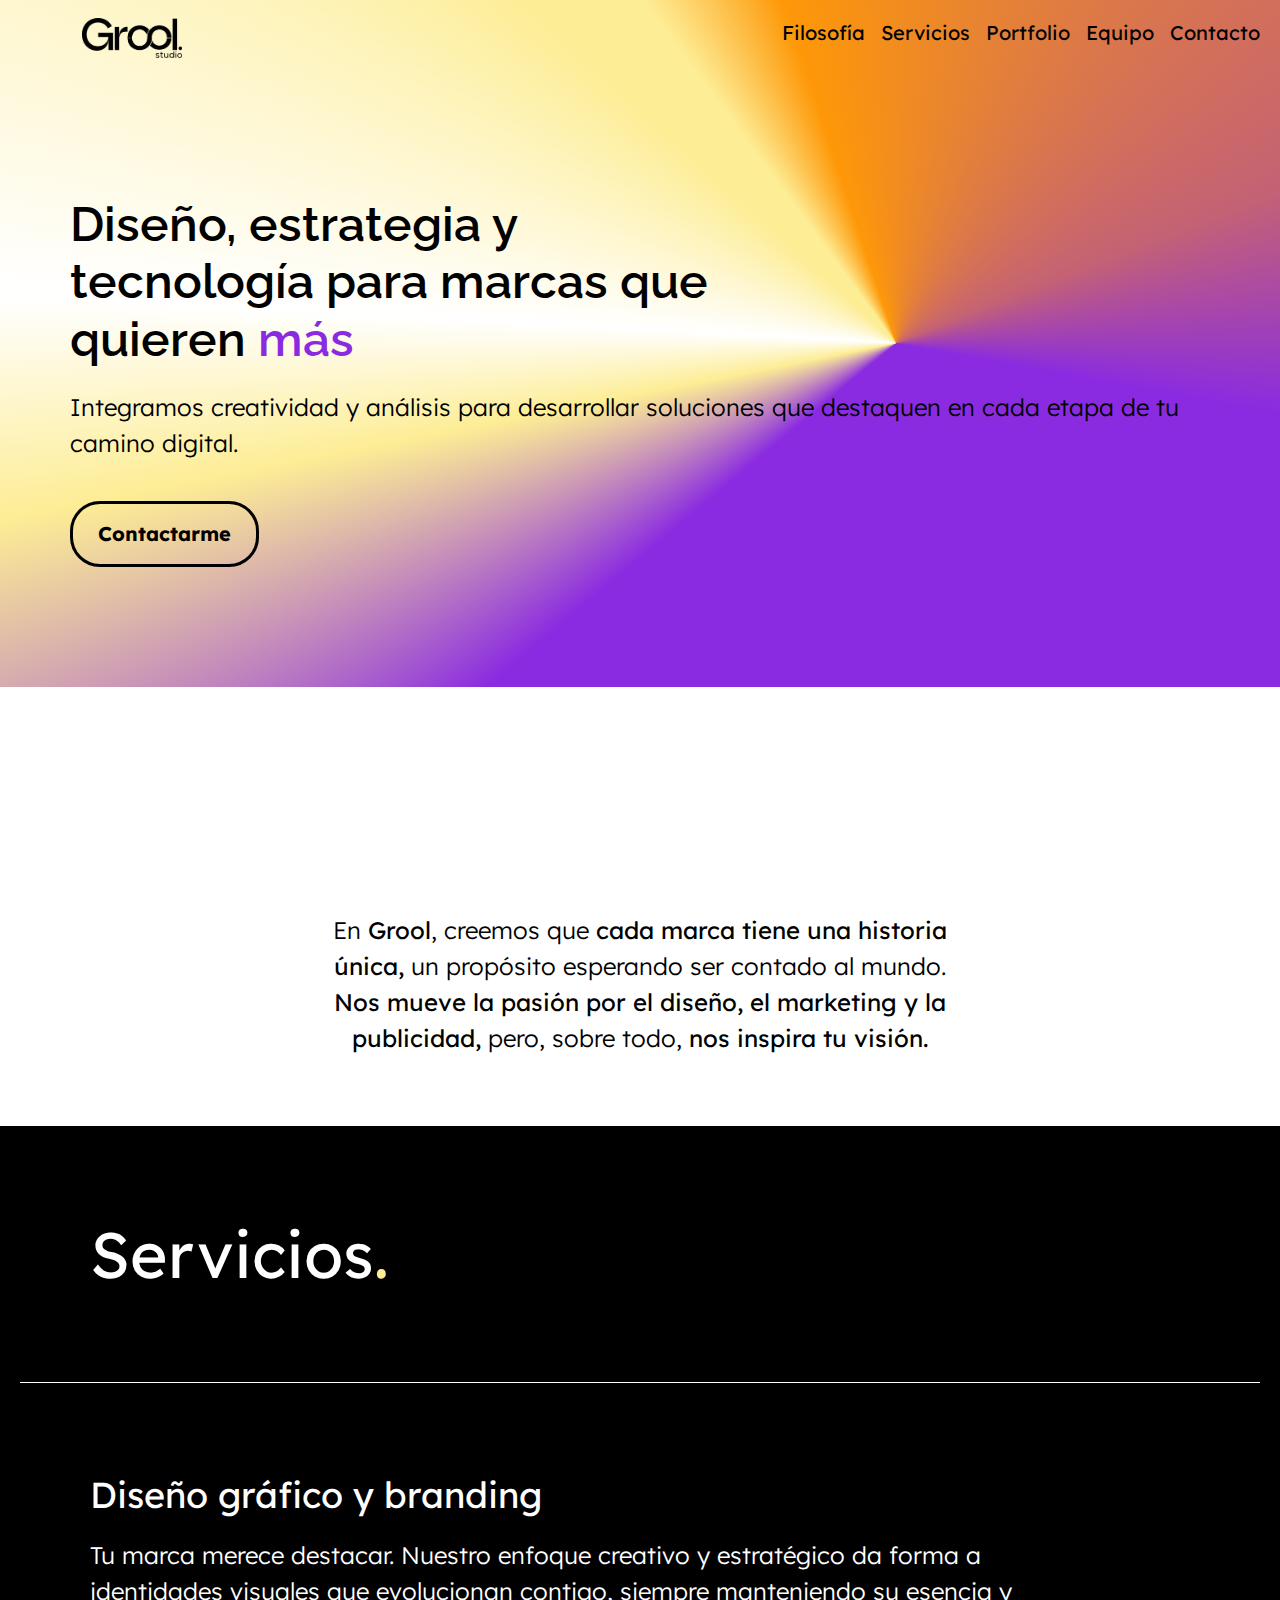
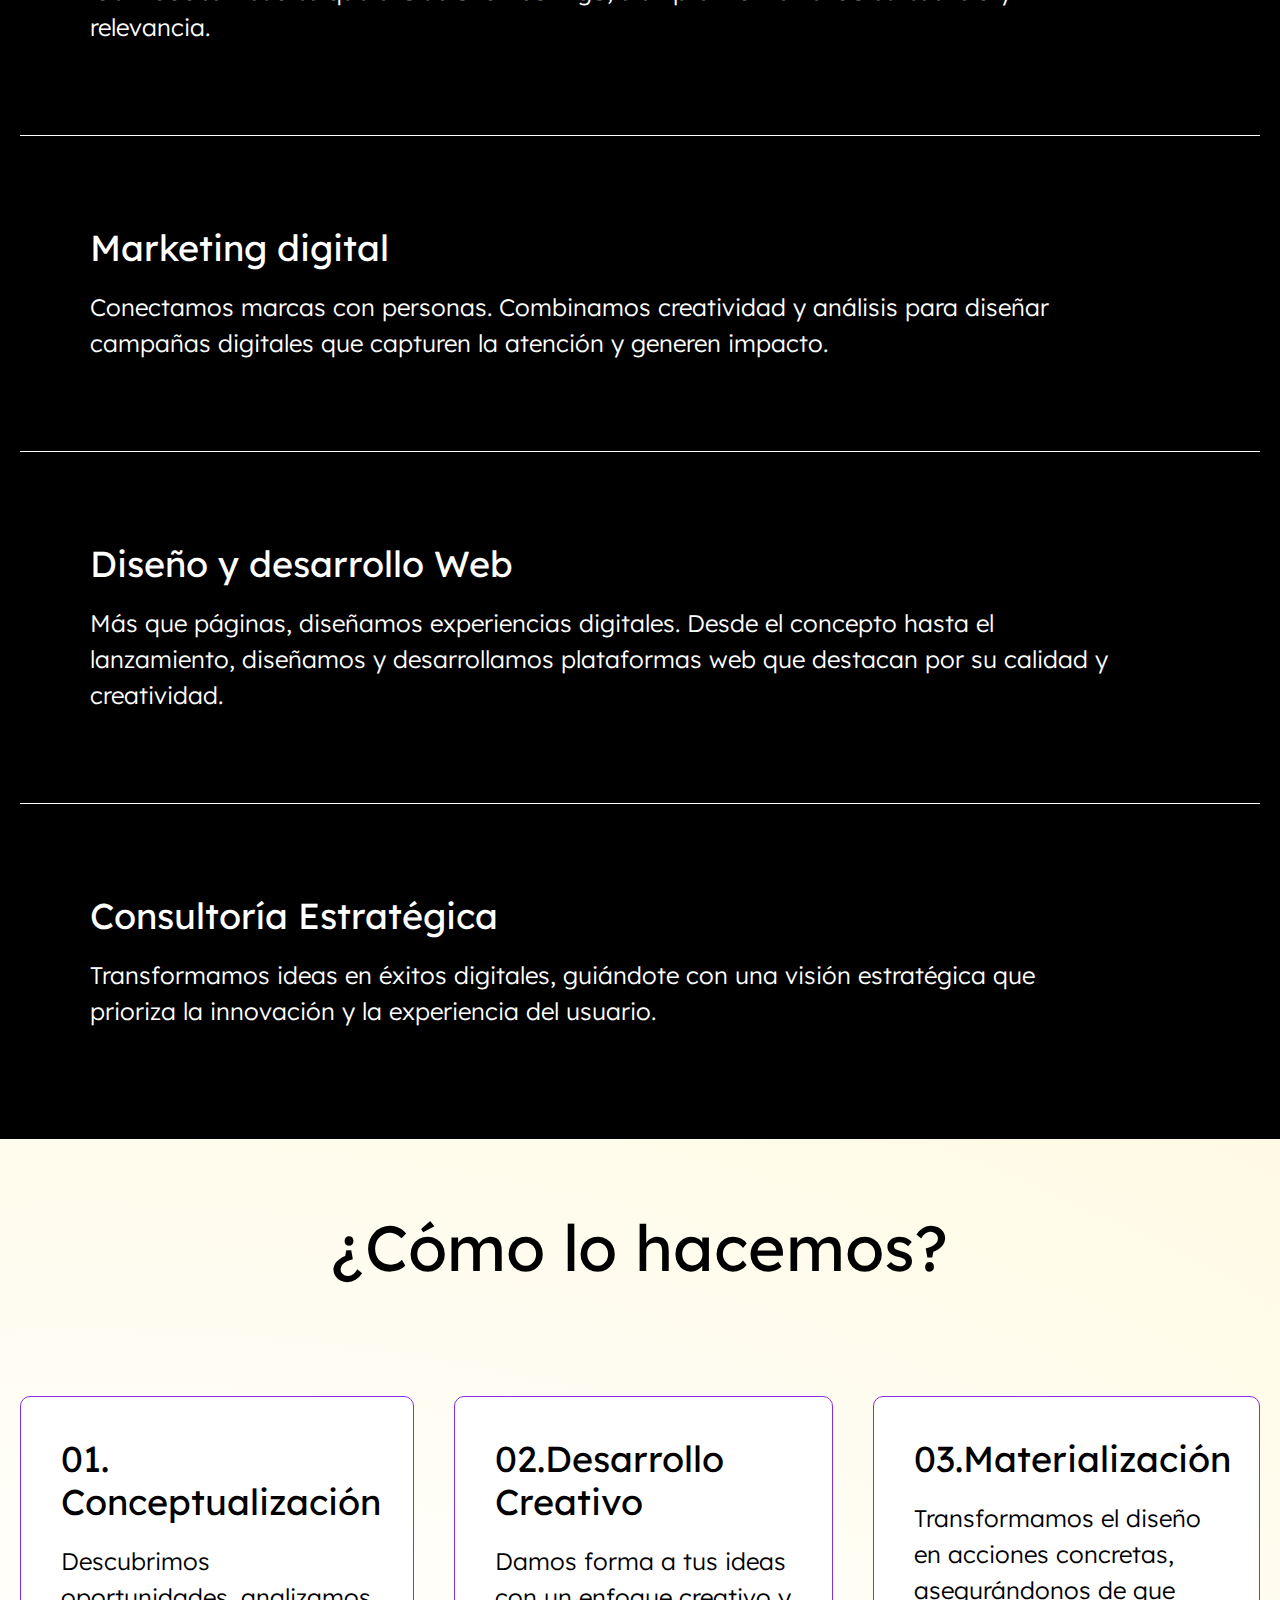
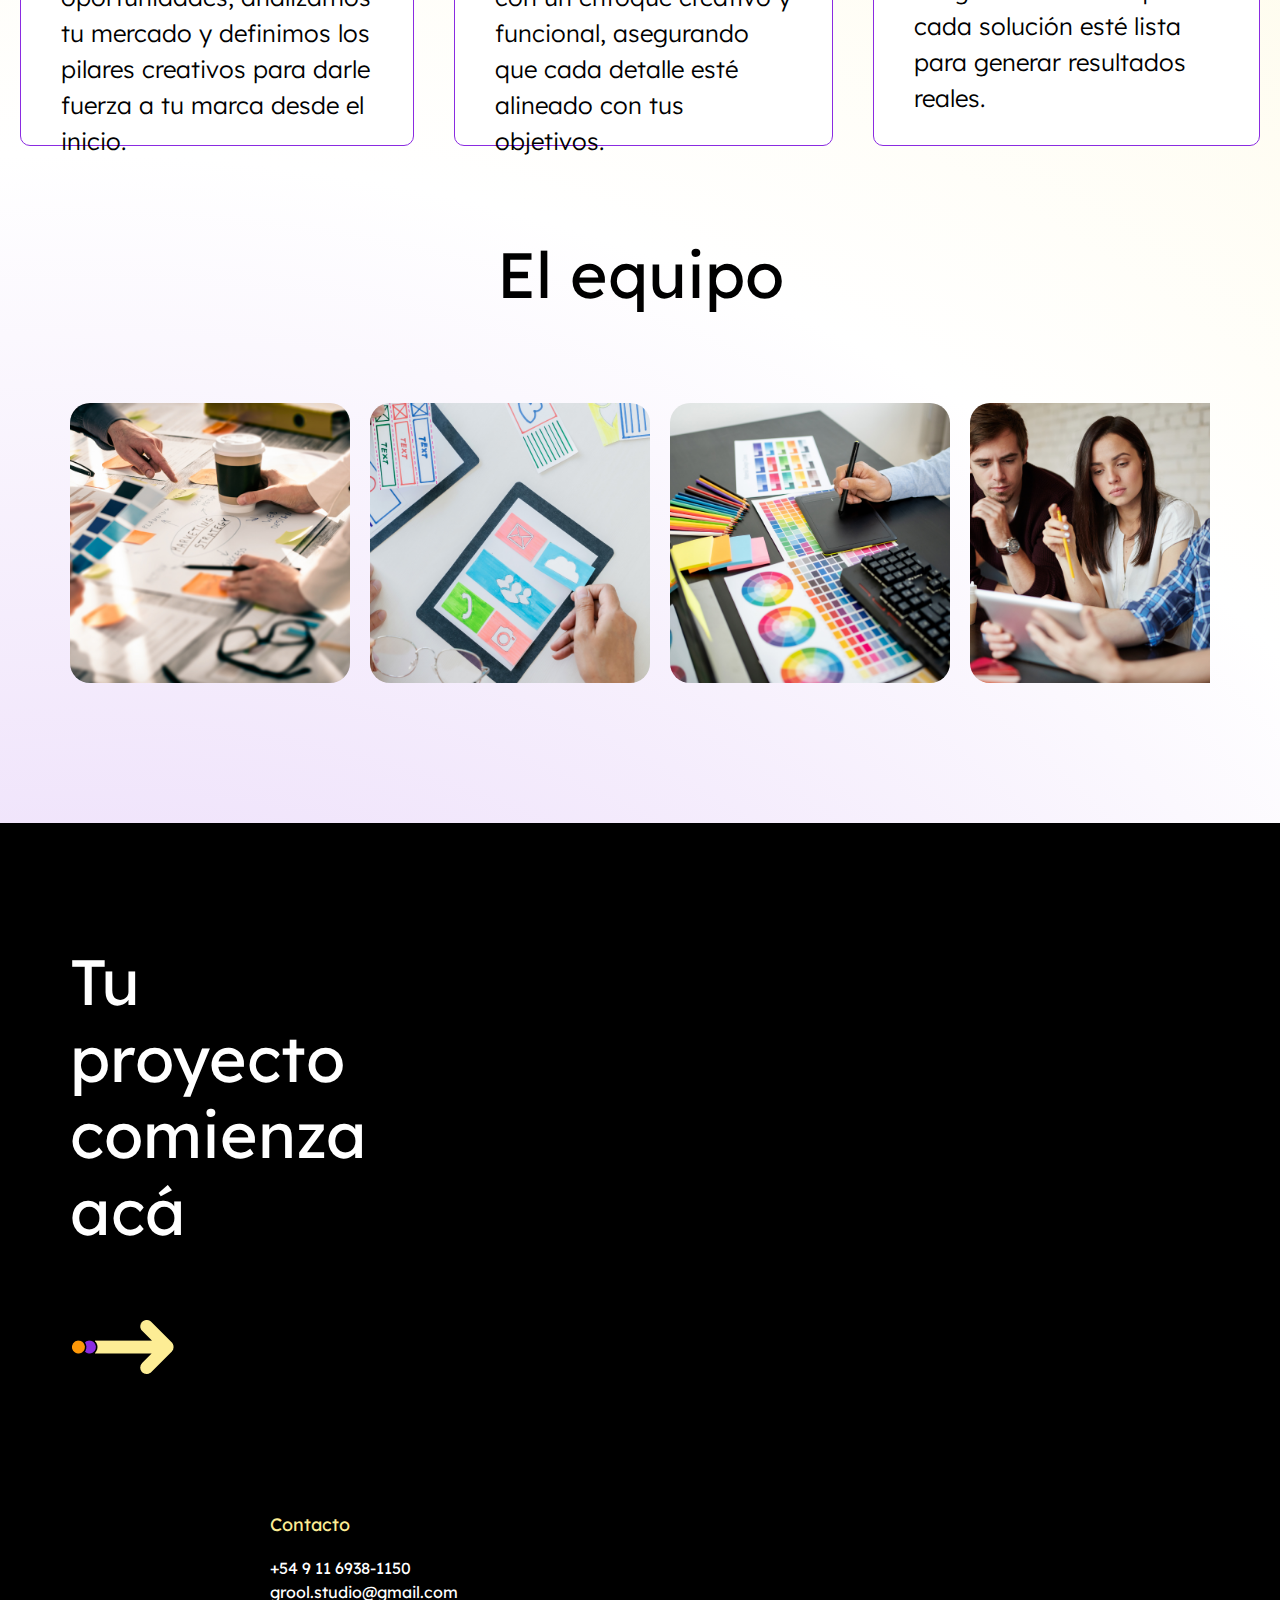
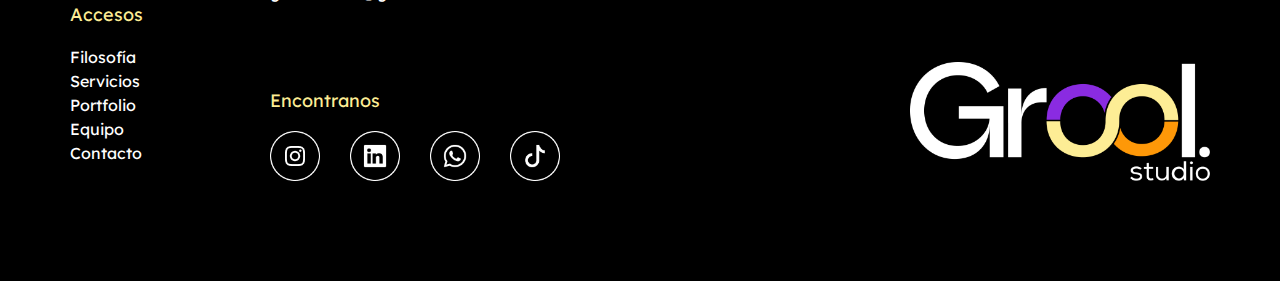
==== commit 33c2c7c5: "scss2" ====
--- a/index.html
+++ b/index.html
@@ -55,25 +55,25 @@
   <main>
   <!--Quienes somos-->
   <section id="seccion-filosofia">
-    <h2 class="titulo-quienes-somos">Quiénes somos y hacia dónde vamos.</h2>
+    <h2 class="titulo-quienes-somos">Quiénes somos y hacia dónde vamos<span>.</span></h2>
     <p class="descripcion-grool">En <strong>Grool</strong>, creemos que <strong>cada marca tiene una historia única,</strong> un propósito esperando ser contado al mundo. <strong>Nos mueve la pasión por el diseño, el marketing y la publicidad,</strong> pero, sobre todo, <strong>nos inspira tu visión.</strong></p>
   </section>
   <!--Servicios-->
   <section id="seccion-servicios">
     <h2 class="letra-blanca">Servicios<span>.</span></h2>
-    <div>
+    <div class="hover-diseno-grafico">
       <h3 class="letra-blanca">Diseño gráfico y branding</h3>
       <p class="letra-blanca">Tu marca merece destacar. Nuestro enfoque creativo y estratégico da forma a identidades visuales que evolucionan contigo, siempre manteniendo su esencia y relevancia.</p>
     </div>
-    <div>
+    <div class="hover-marketing-dijital">
       <h3 class="letra-blanca">Marketing digital</h3>
       <p class="letra-blanca">Conectamos marcas con personas. Combinamos creatividad y análisis para diseñar campañas digitales que capturen la atención y generen impacto.</p>
     </div>
-    <div>
+    <div class="hover-diseno-web">
       <h3 class="letra-blanca">Diseño y desarrollo Web</h3>
       <p class="letra-blanca">Más que páginas, diseñamos experiencias digitales. Desde el concepto hasta el lanzamiento, diseñamos y desarrollamos plataformas web que destacan por su calidad y creatividad.</p>
     </div>
-    <div>
+    <div class="hover-consultoria">
       <h3 class="letra-blanca">Consultoría Estratégica</h3>
       <p class="letra-blanca">Transformamos ideas en éxitos digitales, guiándote con una visión estratégica que prioriza la innovación y la experiencia del usuario.</p>
     </div>
--- a/css/estilo.css
+++ b/css/estilo.css
@@ -101,7 +101,7 @@
   display: inline-block;
   padding: 15px 25px;
   color: black;
-  border: black, solid;
+  border: 3px black, solid;
   border-radius: 30px;
   text-decoration: none;
   font-weight: bold;
@@ -149,23 +149,48 @@
     background: conic-gradient(from 340deg, #FDED95 1%, #fe9808 18%, #c46275 25%, #8a2be1 33%, #8a2be1 50%, #FDED95 68%, #ffffff 92%, #FDED95 99%);
   }
 }
+#seccion-filosofia {
+  position: relative;
+  overflow: hidden; /* Evita que el texto sobresalga */
+  display: flex;
+  flex-direction: column;
+  align-items: center;
+  justify-content: center;
+  height: 500 px; /* Asegura que el título tenga su propia área */
+  padding-top: 25px; /* Espaciado para que no toque el borde */
+}
+#seccion-filosofia span {
+  color: #8a2be1;
+}
 #seccion-filosofia .titulo-quienes-somos {
   color: rgba(137, 43, 225, 0.2666666667);
   font-weight: 500;
   font-size: 98.6px;
-  white-space: nowrap; /* Evita que el texto pase a la siguiente línea */
-  overflow: hidden; /* Oculta el texto que excede el ancho */
-  margin-right: 0px;
+  white-space: nowrap; /* Evita que el texto salte de línea */
+  position: absolute;
+  top: 0;
+  left: 100%;
+  animation: marquee 15s linear infinite;
+  animation-delay: -5s;
 }
 #seccion-filosofia .descripcion-grool {
   width: 50%;
   margin: 0 auto;
   text-align: center;
-  margin-bottom: 150px;
   line-height: 150%;
-  margin-top: 70px;
-}
-
+  margin-top: 200px;
+  margin-bottom: 70px;
+}
+
+/* Animación del título */
+@keyframes marquee {
+  from {
+    transform: translateX(100%);
+  }
+  to {
+    transform: translateX(-200%);
+  }
+}
 @media (max-width: 500px) {
   #seccion-filosofia .titulo-quienes-somos {
     margin-left: 24px;
@@ -184,13 +209,32 @@
 }
 #seccion-servicios div {
   border-top: 1.5px solid white; /* Línea superior */
-  margin: 70px;
-}
-#seccion-servicios div h3 { /* elimimina margen general (p) para trabajar div */
+  padding: 70px;
+}
+#seccion-servicios div h3 { /* elimimina smargen general (p) para trabajar div */
   margin-left: 0px;
 }
 #seccion-servicios div p { /* elimimina margen general (p) para trabajar div*/
   margin-left: 0px;
+}
+#seccion-servicios .hover-diseno-grafico, #seccion-servicios .hover-consultoria, #seccion-servicios .hover-diseno-web, #seccion-servicios .hover-marketing-dijital {
+  width: fit-content;
+  height: auto;
+  display: block; /* Si es un elemento inline, no se aplicará el hover correctamente */
+  transition: background-image 0.3s ease-in-out; /* Para que el cambio sea más fluido */
+}
+#seccion-servicios .hover-diseno-grafico:hover, #seccion-servicios .hover-consultoria:hover, #seccion-servicios .hover-diseno-web:hover, #seccion-servicios .hover-marketing-dijital:hover {
+  background-image: url(../imagenes/hover-servicios-1.png);
+  background-size: cover;
+}
+#seccion-servicios .hover-marketing-dijital:hover {
+  background-image: url(../imagenes/hover-servicios-2.png);
+}
+#seccion-servicios .hover-diseno-web:hover {
+  background-image: url(../imagenes/hover-servicios-3.png);
+}
+#seccion-servicios .hover-consultoria:hover {
+  background-image: url(../imagenes/hover-servicios-4.png);
 }
 
 @media (max-width: 768px) {
@@ -200,12 +244,7 @@
   }
   #seccion-servicios div {
     margin: 24px;
-  }
-}
-@media (max-width: 768px) {
-  .pasos {
-    overflow-x: auto;
-    justify-content: flex-start; /* Centra las imágenes horizontalmente */
+    padding: 20px;
   }
 }
 .fondo-info {
@@ -219,6 +258,7 @@
   justify-content: center;
   align-items: center;
   white-space: nowrap;
+  overflow-x: auto; /* Permite desplazamiento horizontal */
 }
 .fondo-info .pasos .pasos-detalle {
   min-width: 300px;
@@ -228,7 +268,7 @@
   padding: 20px;
   margin: 20px;
   border-radius: 10px;
-  box-shadow: 0 2px 5px rgba(0, 0, 0, 0.1);
+  border: 1.5px solid #8a2be1;
 }
 .fondo-info .pasos .pasos-detalle p {
   overflow: hidden; /* Oculta contenido desbordado */
@@ -260,12 +300,15 @@
   margin-right: 20px;
 }
 
-@media (max-width: 768px) {
-  .pasos {
+@media (max-width: 500px) {
+  .fondo-info .pasos {
+    display: flex;
+    justify-content: flex-start;
+    align-items: center;
+    white-space: nowrap;
     overflow-x: auto;
-    justify-content: flex-start; /* Centra las imágenes horizontalmente */
-  }
-  #seccion-equipo {
+  }
+  .fondo-info #seccion-equipo {
     margin-left: 24px;
     margin-right: 24px;
   }
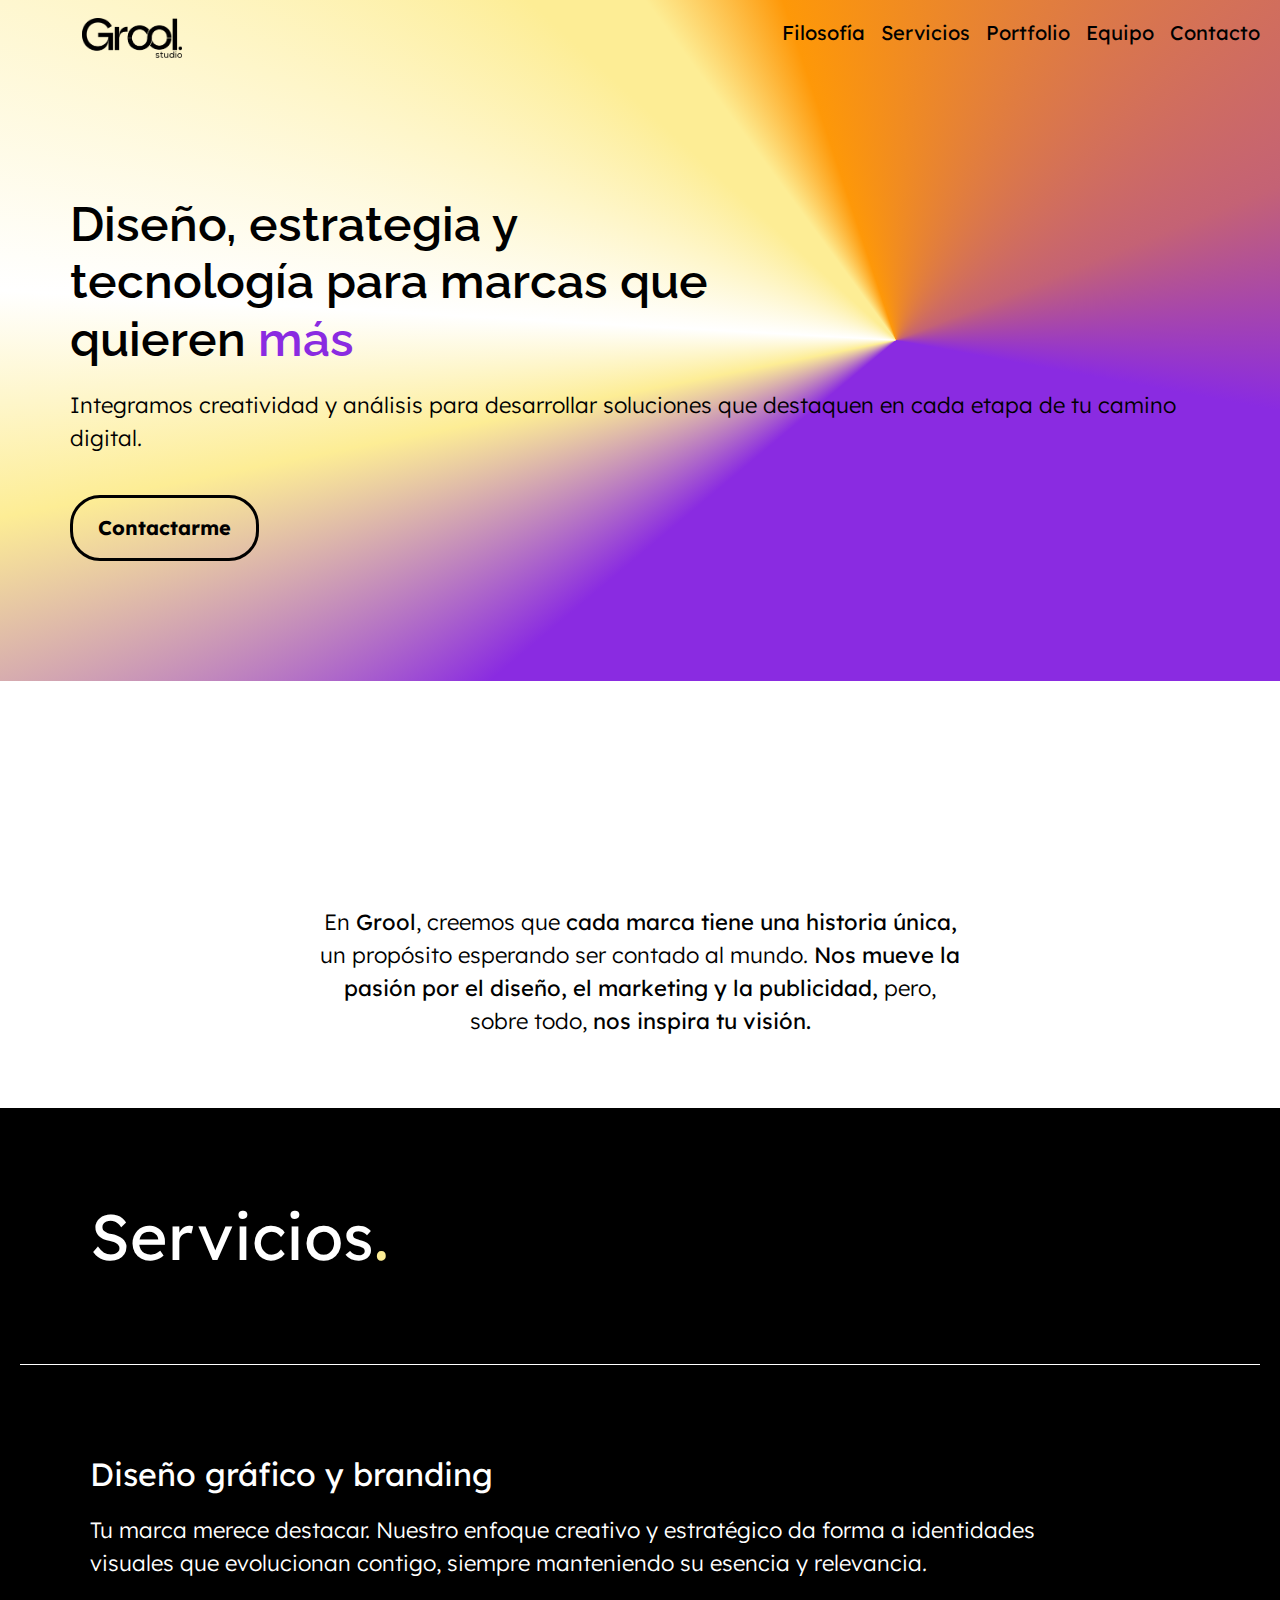
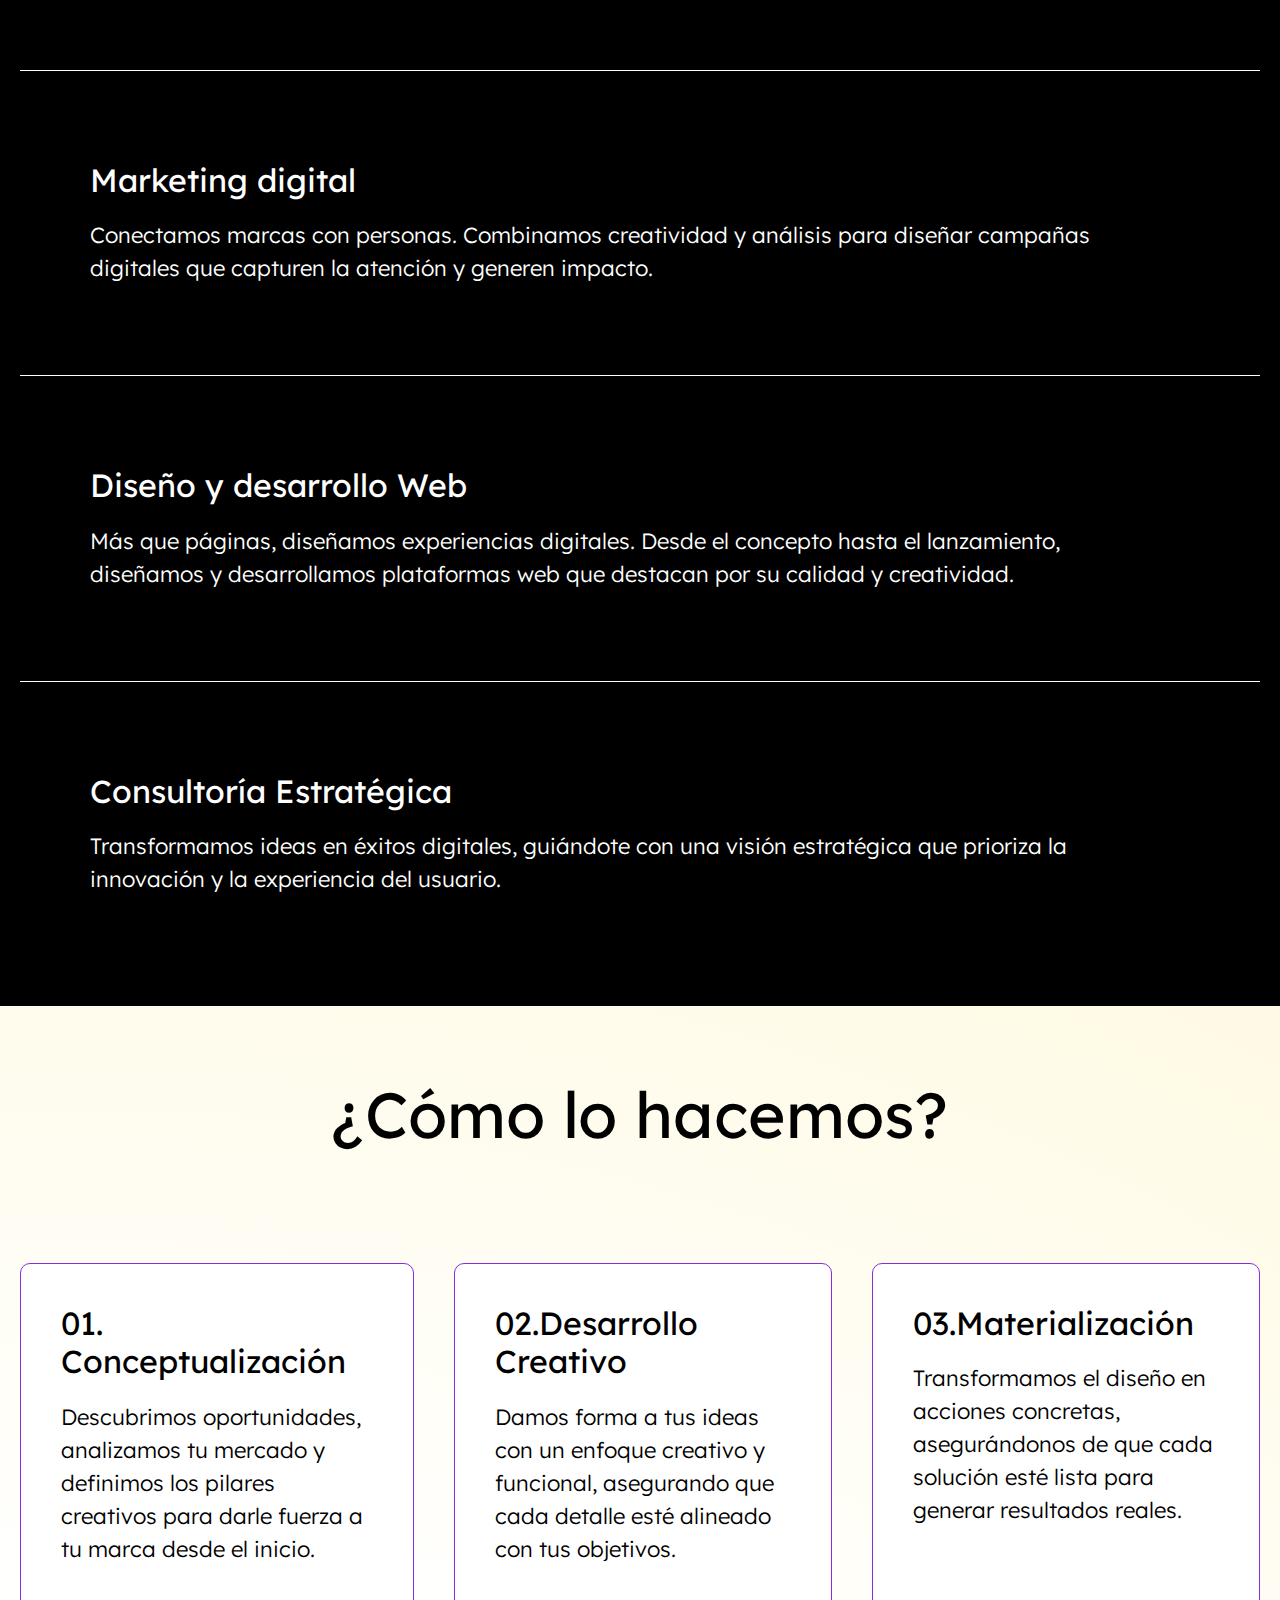
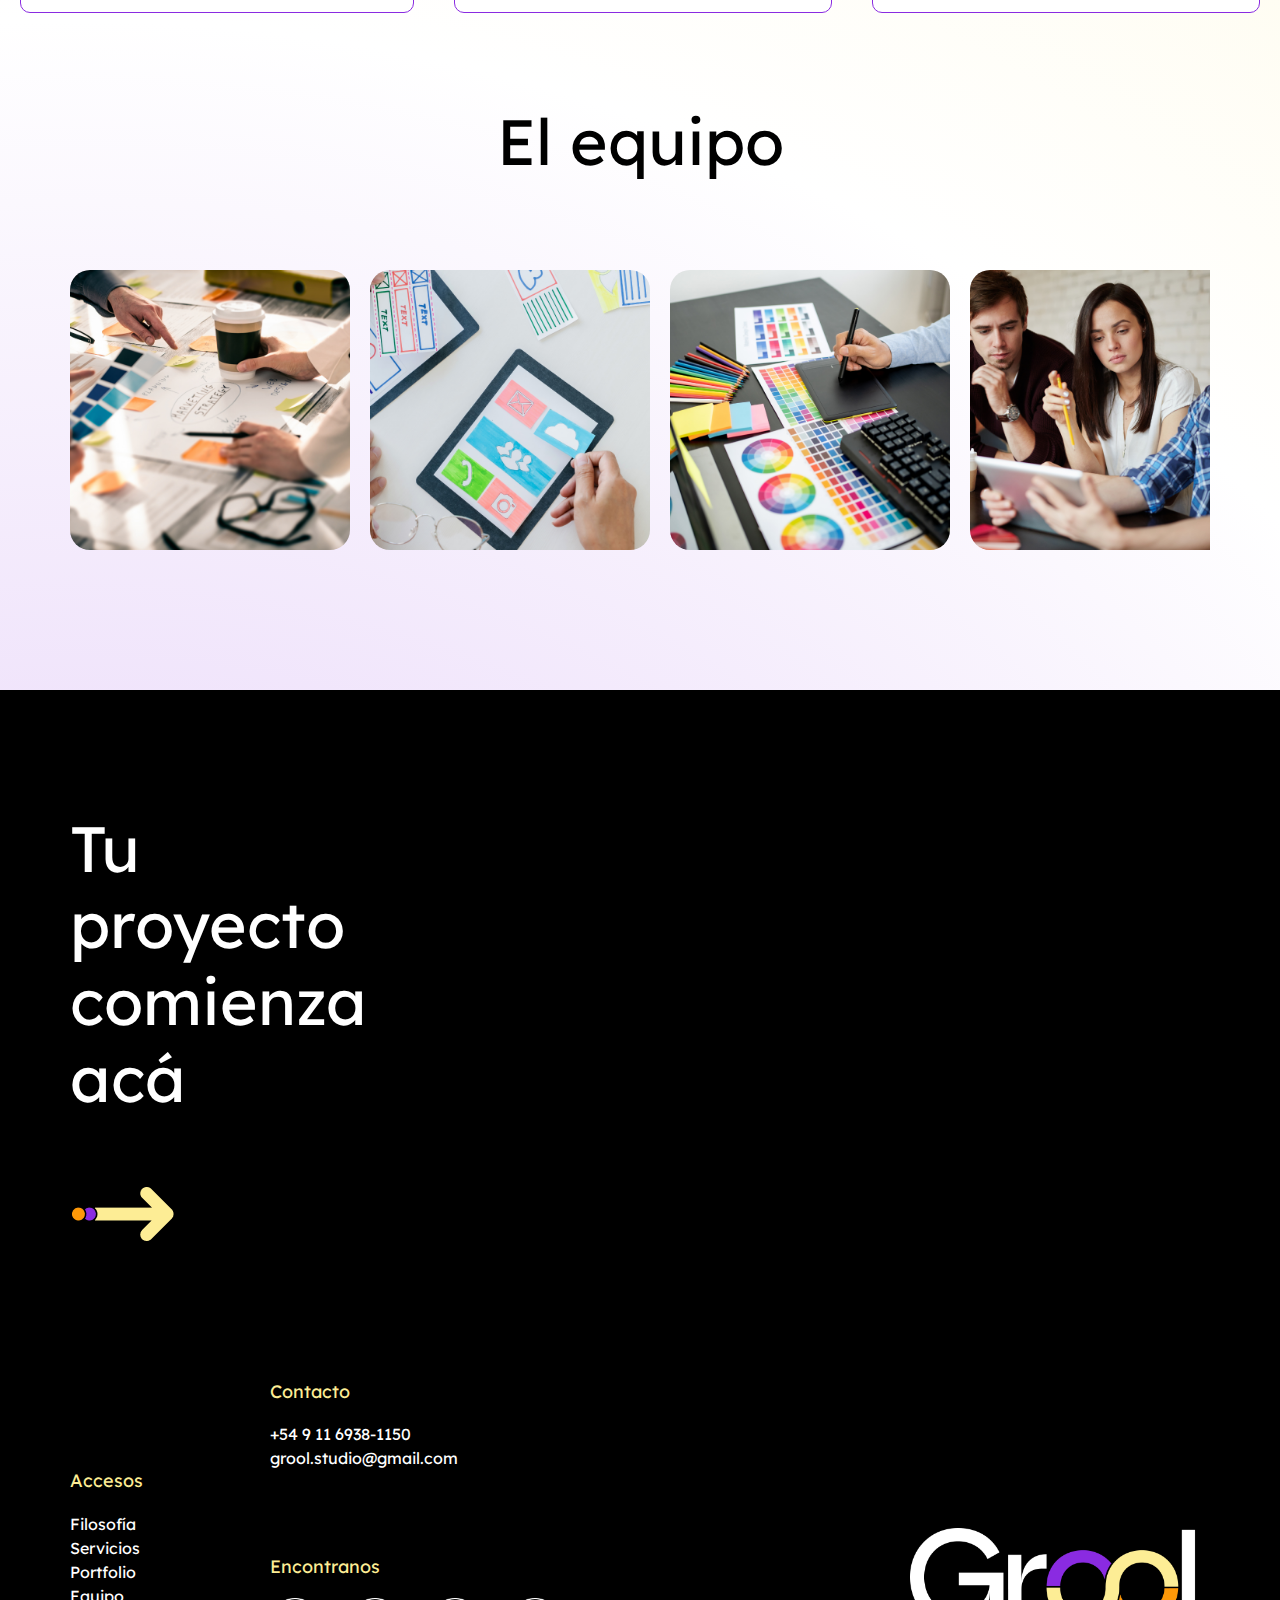
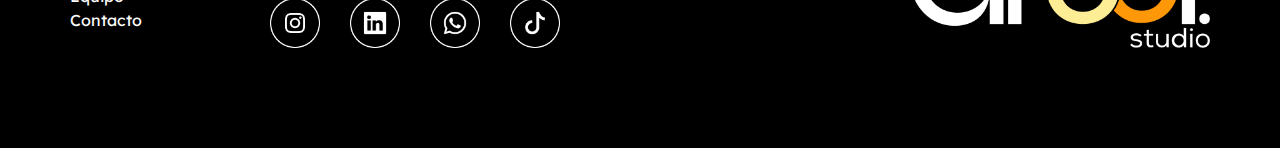
==== commit 958b60bf: "final" ====
--- a/index.html
+++ b/index.html
@@ -3,6 +3,8 @@
 <head>
     <meta charset="UTF-8">
     <meta name="viewport" content="width=device-width, initial-scale=1.0">
+    <meta name="description" content="Grool Studio: Diseño, estrategia y tecnología para marcas innovadoras. Creamos experiencias digitales impactantes a través del branding, marketing y desarrollo web.">
+    <meta name="keywords" content="diseño gráfico, branding, marketing digital, desarrollo web, estrategia digital, consultoría creativa, identidad visual, experiencia de usuario, creatividad, publicidad, innovación">
     <!--bs y ccs propio-->
     <link href="https://cdn.jsdelivr.net/npm/bootstrap@5.3.3/dist/css/bootstrap.min.css" rel="stylesheet" integrity="sha384-QWTKZyjpPEjISv5WaRU9OFeRpok6YctnYmDr5pNlyT2bRjXh0JMhjY6hW+ALEwIH" crossorigin="anonymous">
     <link rel="stylesheet" href="css/estilo.css">
@@ -13,14 +15,14 @@
     <link rel="preconnect" href="https://fonts.googleapis.com">
     <link rel="preconnect" href="https://fonts.gstatic.com" crossorigin>
     <link href="https://fonts.googleapis.com/css2?family=Lexend+Deca:wght@100..900&display=swap" rel="stylesheet">
-    <title>Grool Studio</title>
+    <title>Home | Grool Studio</title>
 </head>
 <body>
   <header class="fondo-inicio">
     <!--Encabezado, bara de menú-->
     <nav class="navbar navbar-expand-lg" class="navbarpropio">
       <div class="container-fluid">
-          <img src="imagenes/logogrool.png" alt="logo de grool studio">
+          <img src="imagenes/logogrool.png" alt="logo de grool studio negro">
       <button class="navbar-toggler" type="button" data-bs-toggle="collapse" data-bs-target="#navbarNav" aria-controls="navbarNav" aria-expanded="false" aria-label="Toggle navigation">
       <span class="navbar-toggler-icon"></span>
       </button>
@@ -101,11 +103,11 @@
     <section id="seccion-equipo">
       <h2 class="centrado">El equipo</h2>
       <div  class="organizacion-equipo">
-        <img src="imagenes/imagenequipo-1.png" alt="imagen del equipo de grool">
-        <img src="imagenes/imagenequipo-2.png" alt="imagen del equipo de grool">
-        <img src="imagenes/imagenequipo-3.png" alt="imagen del equipo de grool">
-        <img src="imagenes/imagenequipo-4.png" alt="imagen del equipo de grool">
-        <img src="imagenes/imagenequipo-5.png" alt="imagen del equipo de grool">
+        <img src="imagenes/imagenequipo-1.png" alt="equipo de grool en la oficina">
+        <img src="imagenes/imagenequipo-2.png" alt="equipo de grool studio trabajando">
+        <img src="imagenes/imagenequipo-3.png" alt="equipo de grool studio en una reunión">
+        <img src="imagenes/imagenequipo-4.png" alt="equipo de grool studio conversando">
+        <img src="imagenes/imagenequipo-5.png" alt="equipo de grool creando una marca">
       </div>
     </section>
   </section>
@@ -113,7 +115,7 @@
   <section id="seccion-final">
     <div>
       <h2  class="titulo-formulario">Tu proyecto comienza acá</h2>
-      <img class="flecha" src="imagenes/flechaformulario.png" alt="flecha">
+      <img class="flecha" src="imagenes/flechaformulario.png" alt="flecha con el estilo de la marca">
     </div>
   </main>
     <!--formulario de contacto
@@ -155,23 +157,23 @@
               <h2>Encontranos</h2>
               <ul class="redes-sociales">
                 <li><a href="https://www.instagram.com/grool.studio" target="_blank">
-                  <img src="imagenes/icono-instagram.png" alt="instagram" class="iconos-redes">
+                  <img src="imagenes/icono-instagram.png" alt="imagen de logo de instagram" class="iconos-redes">
                   </a></li>
                 <li><a href="https://www.linkedin.com/company/groolstudio" target="_blank">
-                  <img src="imagenes/icono-linkedin.png" alt="linkedIn" class="iconos-redes">
+                  <img src="imagenes/icono-linkedin.png" alt=" imagen de logo de linkedIn" class="iconos-redes">
                   </a></li>
                 <li><a href="https://wa.me/1569381150" target="_blank">
-                  <img src="imagenes/icono-whatsapp.png" alt="whatsapp" class="iconos-redes">
+                  <img src="imagenes/icono-whatsapp.png" alt="imagen de logo de whatsapp" class="iconos-redes">
                   </a></li>
                 <li><a href="https://www.tiktok.com" target="_blank">
-                  <img src="imagenes/icono-tiktok.png" alt="tiktok" class="iconos-redes">
+                  <img src="imagenes/icono-tiktok.png" alt="imagen de logo de tiktok" class="iconos-redes">
                 </a></li>
               </ul>
               </div>
           </div>
           </div>
         <div>
-          <img src="imagenes/logoblanco.png" alt="logoblanco de grool" class="logo-blanco">
+          <img src="imagenes/logoblanco.png" alt="logo de grool studio blanco" class="logo-blanco">
         </div>
       </div>
     </footer>
--- a/css/estilo.css
+++ b/css/estilo.css
@@ -12,7 +12,7 @@
 }
 body p {
   color: black;
-  font-size: 24px;
+  font-size: 22px;
   font-weight: 300;
   font-family: "Lexend Deca", serif;
   margin: 70px;
@@ -31,7 +31,7 @@
 }
 body h3 {
   color: black;
-  font-size: 36px;
+  font-size: 32px;
   font-weight: 400;
   font-family: "Lexend Deca", serif;
   margin: 70px;
@@ -46,7 +46,7 @@
   text-align: center;
 }
 
-@media (max-width: 768px) {
+@media (max-width: 500px) {
   body h1 {
     font-size: 30px;
     margin: 24px;
@@ -63,6 +63,44 @@
   body p {
     font-size: 18px; /* Tamaño de fuente para pantallas más pequeñas */
     margin: 24px;
+  }
+}
+@media (min-width: 501px) and (max-width: 768px) {
+  body h1 {
+    font-size: 40px;
+    margin: 30px;
+  }
+  body h2 {
+    font-size: 30px;
+    margin-left: 30px;
+    margin-right: 30px;
+  }
+  body h3 {
+    font-size: 24px;
+    margin: 30px;
+  }
+  body p {
+    font-size: 18px;
+    margin: 30px;
+  }
+}
+@media (min-width: 769px) and (max-width: 1220px) {
+  body h1 {
+    font-size: 46px;
+    margin: 70px;
+  }
+  body h2 {
+    font-size: 36px;
+    margin-left: 70px;
+    margin-right: 70px;
+  }
+  body h3 {
+    font-size: 26px;
+    margin: 70px;
+  }
+  body p {
+    font-size: 20px;
+    margin: 70px;
   }
 }
 header {
@@ -147,6 +185,24 @@
   }
   .fondo-inicio {
     background: conic-gradient(from 340deg, #FDED95 1%, #fe9808 18%, #c46275 25%, #8a2be1 33%, #8a2be1 50%, #FDED95 68%, #ffffff 92%, #FDED95 99%);
+  }
+}
+@media (min-width: 501px) and (max-width: 768px) {
+  header .cta-button {
+    margin: 30px;
+    margin-bottom: 120px;
+  }
+  header h1 {
+    width: 65%;
+    margin: 30px;
+    font-size: 30px;
+  }
+  header img {
+    margin: 30px;
+  }
+  header .texto-inicio {
+    width: 70%;
+    margin: 30px;
   }
 }
 #seccion-filosofia {
@@ -237,13 +293,23 @@
   background-image: url(../imagenes/hover-servicios-4.png);
 }
 
-@media (max-width: 768px) {
+@media (max-width: 500px) {
   h2 {
     font-size: 30px;
     margin: 24px;
   }
   #seccion-servicios div {
     margin: 24px;
+    padding: 20px;
+  }
+}
+@media (min-width: 501px) and (max-width: 768px) {
+  h2 {
+    font-size: 30px;
+    margin: 30px;
+  }
+  #seccion-servicios div {
+    margin: 30px;
     padding: 20px;
   }
 }
@@ -313,6 +379,18 @@
     margin-right: 24px;
   }
 }
+@media (min-width: 501px) and (max-width: 768px) {
+  .fondo-info .pasos h3 {
+    font-size: 20px;
+  }
+  .fondo-info .pasos p {
+    font-size: 16px;
+  }
+  .fondo-info #seccion-equipo {
+    margin-left: 30px;
+    margin-right: 30px;
+  }
+}
 #seccion-final {
   background-color: black;
   color: #ffffff;
@@ -458,6 +536,18 @@
     width: 50px;
   }
 }
+@media (min-width: 501px) and (max-width: 768px) {
+  #seccion-final .flecha {
+    margin: 0px;
+    margin-top: 0px;
+    margin-left: 30px;
+  }
+  .footer {
+    margin: 0px;
+    padding-left: 30px;
+    padding-right: 30px;
+  }
+}
 /* Página quienes somos */
 .head-equipo {
   color: rgba(0, 0, 0, 0);
@@ -533,12 +623,59 @@
     display: flex;
     align-items: flex-start;
   }
-  .head-equipo .imagen2-equipo {
-    width: 100%; /* Ocupan todo el ancho */
-    margin-top: 20px; /* Espacio entre el texto y la imagen */
-    max-width: 350px;
-  }
-}
+}
+@media (min-width: 501px) and (max-width: 768px) {
+  .head-equipo .titulo-pag-equipo .linea-quiensomos {
+    margin: 30px;
+  }
+  .head-equipo .titulo-pag-equipo .linea-quiensomos h1 {
+    font-size: 50px;
+    margin-bottom: 0px;
+  }
+  .head-equipo .principal-equipo {
+    padding: 30px;
+  }
+  .head-equipo .columnas-equipo {
+    margin: 0px;
+    flex-direction: column-reverse; /* Cambia a una sola columna */
+    text-align: left; /* Centra el texto */
+  }
+  .head-equipo .columnas-equipo p {
+    margin-right: 30px;
+    margin-left: 30px;
+  }
+  .head-equipo .columnas-equipo .texto-equipo {
+    padding-left: 0px;
+    margin: 0px;
+    margin-right: 0px;
+  }
+  .head-equipo .columnas-equipo .texto-equipo img {
+    display: flex;
+    align-items: flex-start;
+  }
+}
+@media (min-width: 769px) and (max-width: 1220px) {
+  .head-equipo .titulo-pag-equipo .linea-quiensomos {
+    margin: 70px;
+  }
+  .head-equipo .titulo-pag-equipo .linea-quiensomos h1 {
+    font-size: 50px;
+    margin-bottom: 0px;
+  }
+  .head-equipo .principal-equipo {
+    padding: 70px;
+  }
+  .head-equipo p {
+    margin-right: 70px;
+    margin-left: 70px;
+  }
+}
+.imagen2-equipo {
+  width: 100%; /* Ocupan todo el ancho */
+  margin-top: 20px; /* Espacio entre el texto y la imagen */
+  max-width: 350px;
+}
+
 .head-portfolio {
   background: black;
   color: #fff;
@@ -734,5 +871,101 @@
     margin: 24px;
   }
 }
+@media (min-width: 501px) and (max-width: 768px) {
+  .fondo-negro-detalle .titulo-pag-detalle h1 {
+    font-size: 30px;
+    margin: 30px;
+  }
+  .fondo-negro-detalle .titulo-pag-detalle img {
+    width: 100%;
+    padding: 30px;
+  }
+  .fondo-negro-detalle .fondo .columnas-proyecto {
+    display: flex;
+    flex-direction: column; /* Cambia a una sola columna */
+    text-align: left; /* Centra el texto */
+  }
+  .fondo-negro-detalle .fondo .columnas-proyecto .texto-proyecto p {
+    width: 95%;
+    padding-right: 30px;
+    font-size: 20px;
+    line-height: 28px;
+  }
+  .fondo-negro-detalle .fondo .columnas-proyecto .partes-proyecto p {
+    width: 90%;
+    padding-right: 30px;
+    padding-left: 30px;
+    font-weight: 250;
+  }
+  .fondo-negro-detalle .fondo .concepto-generador {
+    margin: 30px;
+  }
+  .fondo-negro-detalle .fondo .concepto-generador .concepto-detalles {
+    padding: 0px;
+    margin: 24px;
+  }
+  .fondo-negro-detalle .fondo .concepto-generador h2 {
+    font-size: 20px;
+    margin: 0px;
+    padding: 20px;
+  }
+  .fondo-negro-detalle .fondo .concepto-generador p {
+    font-size: 18px;
+    letter-spacing: 2px;
+    line-height: 28px;
+    padding-top: 0px;
+  }
+  .fondo-negro-detalle .fondo .carrusel-portfolio .imagen-detalle-proyecto {
+    width: 100%;
+    height: auto;
+    margin: 30px;
+  }
+}
+@media (min-width: 769px) and (max-width: 1220px) {
+  .fondo-negro-detalle .titulo-pag-detalle h1 {
+    font-size: 30px;
+    margin: 70px;
+  }
+  .fondo-negro-detalle .titulo-pag-detalle img {
+    width: 100%;
+    padding: 70px;
+  }
+  .fondo-negro-detalle .fondo .columnas-proyecto {
+    display: flex;
+    flex-direction: column; /* Cambia a una sola columna */
+    text-align: left; /* Centra el texto */
+  }
+  .fondo-negro-detalle .fondo .columnas-proyecto .texto-proyecto p {
+    width: 90%;
+    padding-right: 70px;
+    font-size: 20px;
+    line-height: 28px;
+  }
+  .fondo-negro-detalle .fondo .columnas-proyecto .partes-proyecto p {
+    width: 90%;
+    padding-right: 30px;
+    padding-left: 70px;
+    font-weight: 250;
+  }
+  .fondo-negro-detalle .fondo .concepto-generador {
+    margin: 70px;
+  }
+  .fondo-negro-detalle .fondo .concepto-generador .concepto-detalles {
+    padding: 0px;
+    margin: 24px;
+  }
+  .fondo-negro-detalle .fondo .concepto-generador h2 {
+    font-size: 18px;
+    margin: 0px;
+    padding: 20px;
+  }
+  .fondo-negro-detalle .fondo .concepto-generador p {
+    font-size: 18px;
+    letter-spacing: 3px;
+    line-height: 26px;
+    padding-top: 0px;
+    margin: 20px;
+  }
+}
 
 /*# sourceMappingURL=estilo.css.map */
